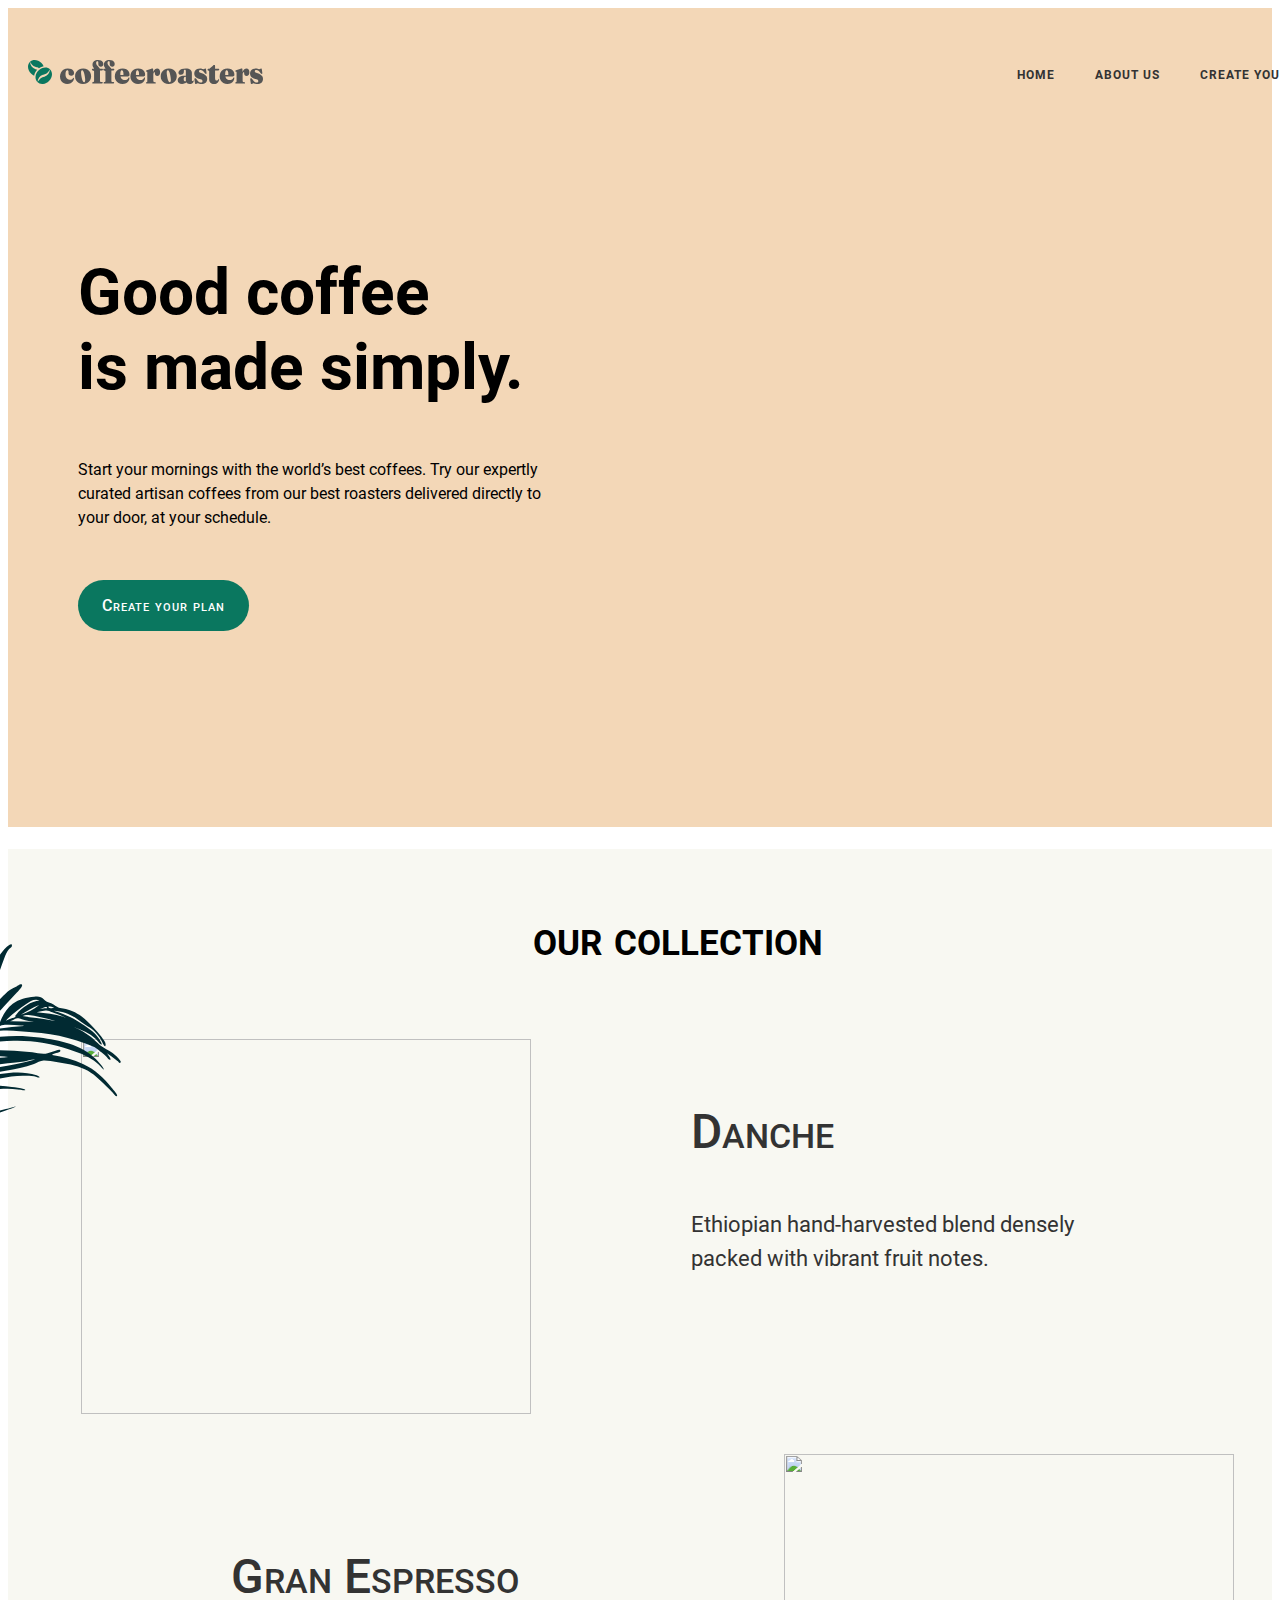
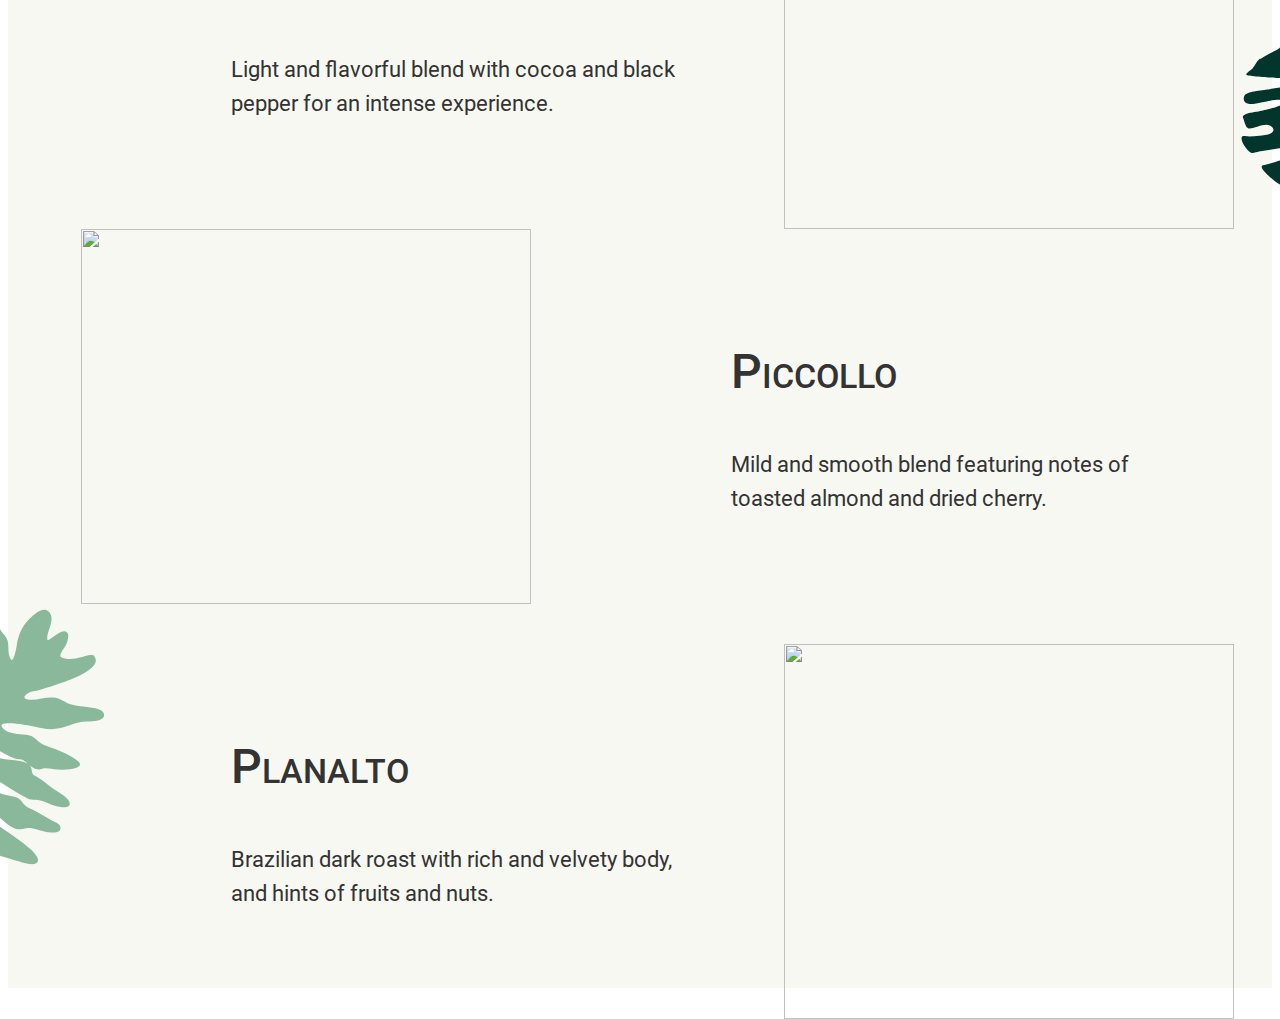
==== index.html @ 3b54859d "first commit" ====
<!DOCTYPE html>
<html lang="en">
<head>
    <meta charset="UTF-8">
    <meta http-equiv="X-UA-Compatible" content="IE=edge">
    <meta name="viewport" content="width=device-width, initial-scale=1.0">
    <title>Document</title>
    <link rel="stylesheet" href="./css/main.css">
</head>
<body>
    <header class="site-header">
        <div class="container">
            <div class="header-wrapper">
                <a class="logo" href="index.html">
                    <img src="./images/logo.svg" alt="">
                </a>
                <ul class="header-list">
                    <li class="header-list-l">
                        <a class="header-a" href="">HOME</a>
                    </li>
                    <li class="header-list-l">
                        <a class="header-a" href="">ABOUT US</a>
                    </li>
                    <li class="header-list-l">
                        <a class="header-a" href="">Create your plan</a>
                    </li>
                </ul>
            </div>
        </div>
    </header>
    <section class="hero-section">
        <div class="hero-s-image">
            <img class="dumalo" src="./images/bugu.svg" alt="" >
            <img class="hero-image" src="./images/capucino.svg"
            alt="">
        </div>
        <div class="container">
            <div class="hero-section-wrapper">
                <div class="hero-section-text">
                    <h2 class="section-main-text">Good coffee <br>
                        is made simply.</h2>
                        <p class="section-next-text">Start your mornings with the world’s best coffees. Try our expertly curated artisan coffees from our best roasters delivered directly to your door, at your schedule.</p>
                        <a class="section-a" href="">Create your plan</a>
                    </div>
                    
                </div>
            </div>
        </section>
        <section class="collection">
            <div class="container">
                <h2 class="collection-main-text">our collection</h2>
                <ul class="collection-list">
                    <li class="collection-list-start">
                        <img class="danche-img" src="./images/danche.svg" 
                        width="450"
                        height="375"
                        alt="">
                        <div class="in-danche">
                            <h3 class="in-danche-main-text">Danche</h3>
                            <p class="in-danche-next-text">Ethiopian hand-harvested blend densely packed with vibrant fruit notes.</p>
                        </div>
                    </li>
                    <li class="collection-list-start-2">
                        <div class="in-danche-gran">
                            <h3 class="in-danche-main-text">Gran Espresso</h3>
                            <p class="in-danche-next-text">Light and flavorful blend with cocoa and black pepper for an intense experience.</p>
                        </div>
                        <img class="gran-img" src="./images/gran.svg" 
                        width="450"
                        height="375"
                        alt="">
                    </li>
                    <li class="collection-list-start-3">
                        <img class="danche-img" src="./images/piccollo.svg" 
                        width="450"
                        height="375"
                        alt="">
                        <div class="in-danche-picolo">
                            <h3 class="in-danche-main-text">Piccollo</h3>
                            <p class="in-danche-next-text">Mild and smooth blend featuring notes of toasted almond and dried cherry.</p>
                        </div>
                    </li>
                    <li class="collection-list-start-4">
                        <div class="in-danche-planalto">
                            <h3 class="in-danche-main-text">Planalto</h3>
                            <p class="in-danche-next-text">Brazilian dark roast with rich and velvety body, and hints of fruits and nuts.</p>
                        </div>
                        <img class="gran-img" src="./images/planalto.svg" 
                        width="450"
                        height="375"
                        alt="">
                    </li>
                </ul>
            </div>
        </section>
        
    </body>
    </html>
---- css/main.css ----
:root{
  
}

@font-face {
  font-family: 'Roboto';
  font-style: normal;
  font-weight: 400;
  src: url('../fonts/roboto-v30-latin-regular.eot');
  src: url('../fonts/roboto-v30-latin-regular.eot?#iefix') format('embedded-opentype'), 
  url('../fonts/roboto-v30-latin-regular.woff2') format('woff2'), 
  url('../fonts/roboto-v30-latin-regular.woff') format('woff'), 
  
}
@font-face {
  font-family: 'Roboto';
  font-style: normal;
  font-weight: 500;
  src: url('../fonts/roboto-v30-latin-500.eot'); 
  src: url('../fonts/roboto-v30-latin-500.eot?#iefix') format('embedded-opentype'), 
  url('../fonts/roboto-v30-latin-500.woff2') format('woff2'), 
  url('../fonts/roboto-v30-latin-500.woff') format('woff'), 
  
}

@font-face {
  font-family: 'Roboto';
  font-style: normal;
  font-weight: 700;
  src: url('../fonts/roboto-v30-latin-700.eot'); 
  src: url('../fonts/roboto-v30-latin-700.eot?#iefix') format('embedded-opentype'), 
  url('../fonts/roboto-v30-latin-700.woff2') format('woff2'),
  url('../fonts/roboto-v30-latin-700.woff') format('woff'), 
}
*{
  box-sizing: border-box;
}
body{
  font-family: "Roboto" , "Arial" , sans-serif;
}
.container{
  width: 1340px;
  margin-right: auto;
  margin-left: auto;
  padding-right: 20px;
  padding-left: 20px;
  
}
.site-header{
  padding-top: 40px;
  background-image: url("../images/bi1.svg");
  background-repeat: no-repeat;
  background-position: center;
  
}
.header-wrapper{
  display: flex;
  justify-content: space-between;
  align-items: center;
}
.logo{
  
  
}
.header-list{
  display: flex;
  
}

.header-list-l{
  list-style: none;
}
.header-list-l:not(:last-child){
  padding-right: 40px;
}
.header-a{
  text-decoration: none;
  font-style: normal;
  font-weight: 700;
  font-size: 12px;
  line-height: 14px;
  /* identical to box height */
  
  letter-spacing: 1px;
  text-transform: uppercase;
  
  color: #333333;
}
.hero-section{
  display: flex;
  flex-direction: row-reverse;
  background-image: url("../images/bi1.svg");
  background-repeat: no-repeat;
  background-position:  center ;
}
.hero-section-wrapper{
  display: flex;

  
}
.hero-section-text{
  margin-left: 50px;
 
  justify-content: start;
  
  
}
.section-main-text{
  margin-top: 156px;
  width: 475px;
  font-weight: 700;
  font-size: 64px;
  line-height: 75px;
  
  color: #000000;
  
}
.section-next-text{
  padding-bottom: 34px;
  width: 464px;
  font-weight: 400;
  font-size: 16px;
  line-height: 24px;
  
  color: #000000;
  
  mix-blend-mode: normal;
  
}
.section-a{
  display: inline-block;
  margin-bottom: 196px;
  
  /* width: 145px; */
  font-weight: 500;
  font-size: 16px;
  line-height: 19px;
  text-decoration: none;
  padding: 16px 24px;
  
  text-align: center;
  letter-spacing: 1px;
  font-variant: small-caps;
  
  color: #FFFFFF;
  mix-blend-mode: normal;
  
  background: #0A775F;
  border-radius: 100px;
  
}
/* .hero-s-image::before{

  position: absolute;
  z-index: 1;
  background-position-x:calc( 50% - -31px);
  background-position-y: calc( 50% - 100px) ;
  top: 60px;
  left: 960px;
  display: inline-block;
  content: "";
  background-image: url("../images/bugu.svg");
  background-repeat: no-repeat;
  background-size: 160px;
  width: 250px;
  height: 200px;
  
  
} */
.dumalo{
  position: absolute;
  z-index: 1;
  top: 66px;
  left: 1310px;
  display: inline-block;
  width: 160px;
  height: 160px;

}
.hero-image{
  position: absolute;
  width: 710px;
  height: 696px;
  top: 130px;
  left: 1385px;
  
  
}

.collection{
  margin-top: 20px;
  padding-top: 20px;
  background-image: url("../images/bi2.svg");
  background-repeat: no-repeat;
  background-position:  center ;
  
}
.collection-main-text{
  font-weight: 700;
  font-size: 50px;
  line-height: 59px;
  text-align: center;
  font-variant: small-caps;
  
  color: #000000;
}
.collection-list{

}
.collection-list-start{
  margin-right: 11px;
  position: relative;
  left: 163px;
  top: 30px;
  display: flex;
  align-items: center;
  

  list-style: none;
}

.collection-list-start::before{
  position: absolute;
  z-index: 1;
  top: calc(50% - 300px);
  left: calc(50% - 895px);
  display: inline-block;
  content: "";
  background-image: url("../images/barg1.svg");
  background-repeat: no-repeat;
  background-size: 160px;
  width: 200px;
  height: 200px;

}
.danche-img{
  width: 450px;
height: 375px;
margin-left: -150px;
}
.in-danche{
  margin-top: -100px;
  margin-left: 160px;

}
.in-danche-main-text{

  font-weight: 500;
  font-size: 48px;
  line-height: 56px;
  font-variant: small-caps;
  
  color: #333333;
}
.in-danche-next-text{
  width: 453px;
  font-weight: 400;
font-size: 22px;
line-height: 34px;
/* or 155% */


color: #333333;

}
.collection-list-start-2{
  margin-right: 11px;
  position: relative;
  left: 163px;
  top: 30px;
  display: flex;
  align-items: center;
  

  list-style: none;
}
.collection-list-start-2::after{
  position: absolute;
  z-index: 1;
  
  top: calc(50% - 16px);
  left: calc(50% - -385px);

  display: inline-block;
  content: "";
  background-image: url("../images/barg2.svg");
  background-repeat: no-repeat;
  background-size: 160px;
  width: 200px;
  height: 200px;

}
.gran-img{
  margin-top: 40px;
  margin-left: 100px;
}

.collection-list-start-3{
  margin-right: 11px;
  position: relative;
  left: 163px;
  top: 30px;
  display: flex;
  align-items: center;
  

  list-style: none;
}
.collection-list-start-3:after{
  position: absolute;
 
  
  top: calc(50% - 352px);
  left: calc(50% - -432px);

  display: inline-block;
  content: "";
  background-image: url("../images/Vector.svg");
  background-repeat: no-repeat;
  width: 200px;
  height: 200px;

}
.in-danche-picolo{
  margin-left: 200px;
}
.collection-list-start-4{
  margin-right: 11px;
  position: relative;
  left: 163px;
  top: 30px;
  display: flex;
  align-items: center;
  

  list-style: none;
}

.collection-list-start-4::before{
  position: absolute;
  z-index: 1;
  top: calc(50% - 203px);
  left: calc(50% - 895px);
  display: inline-block;
  content: "";
  background-image: url("../images/barg.svg");
  background-repeat: no-repeat;
  background-size: 100%;
  width: 144px;
  height: 300px;

}
.in-danche-planalto{

}
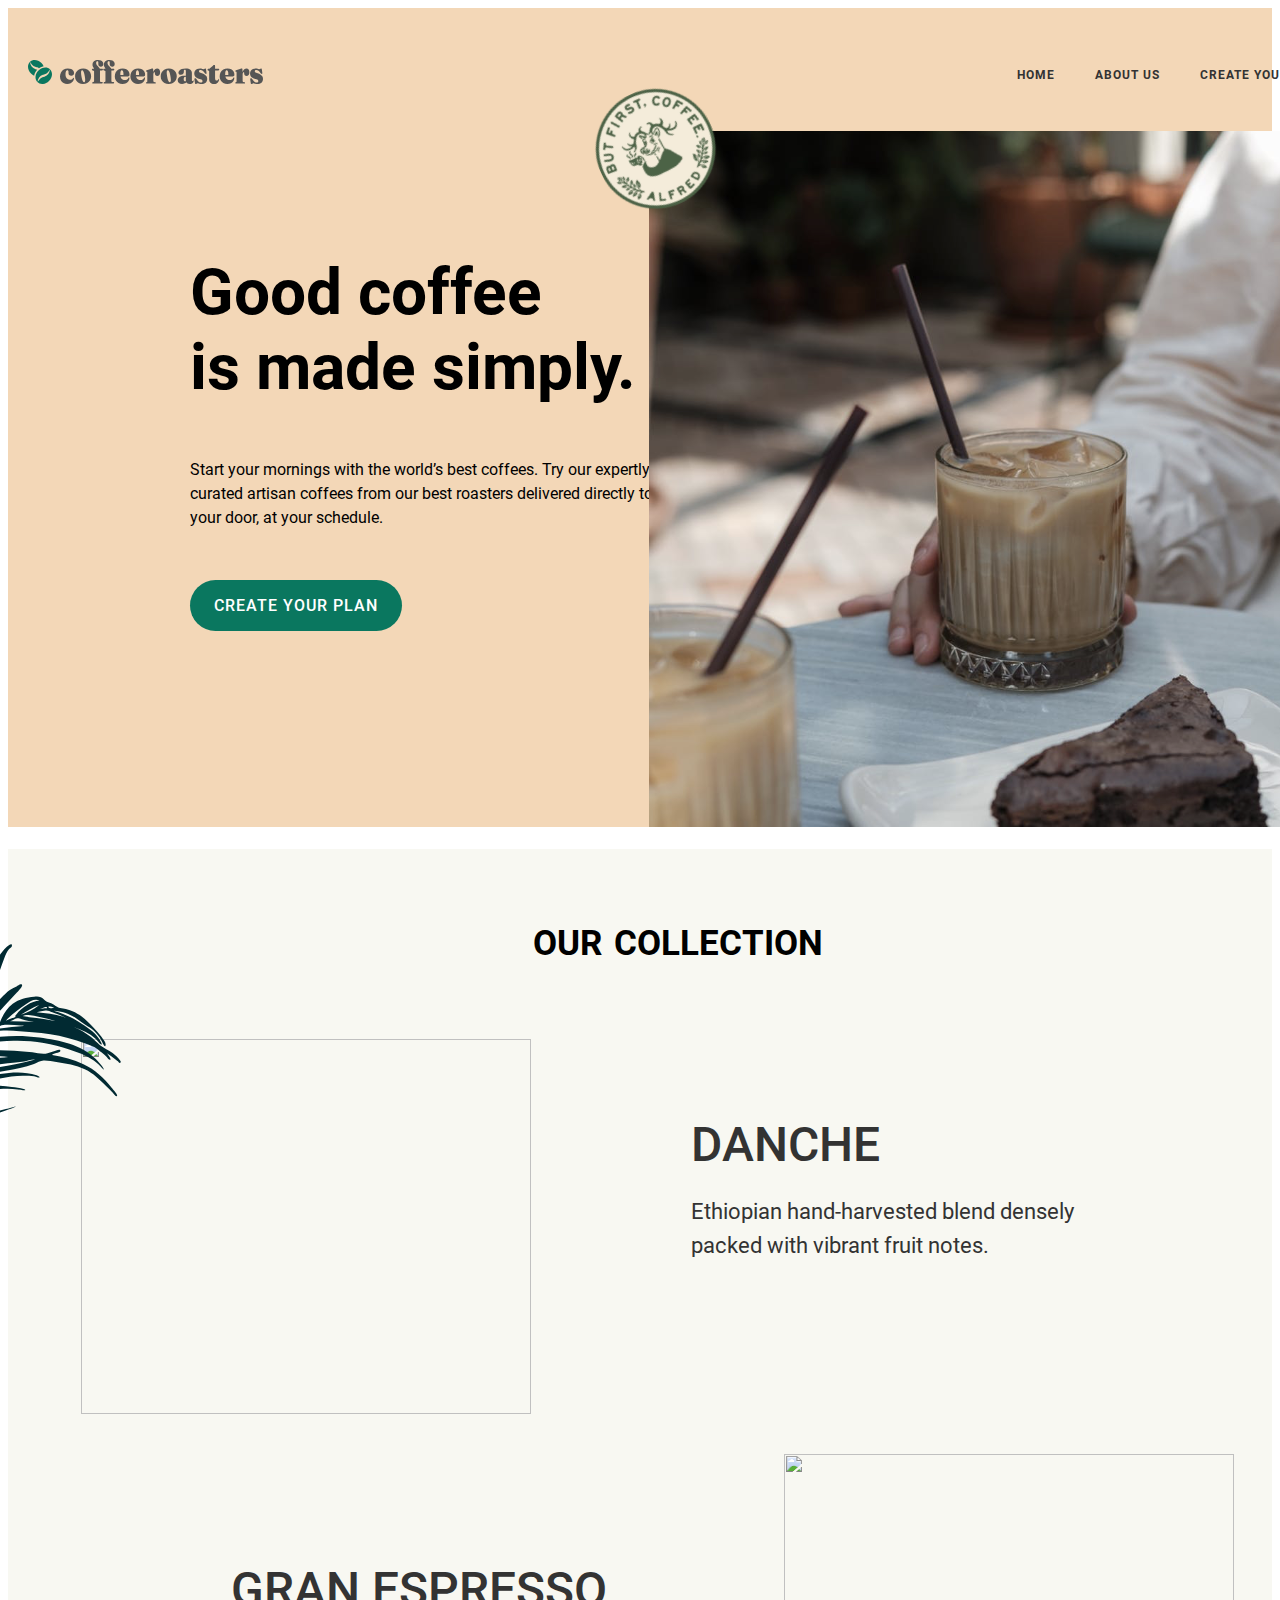
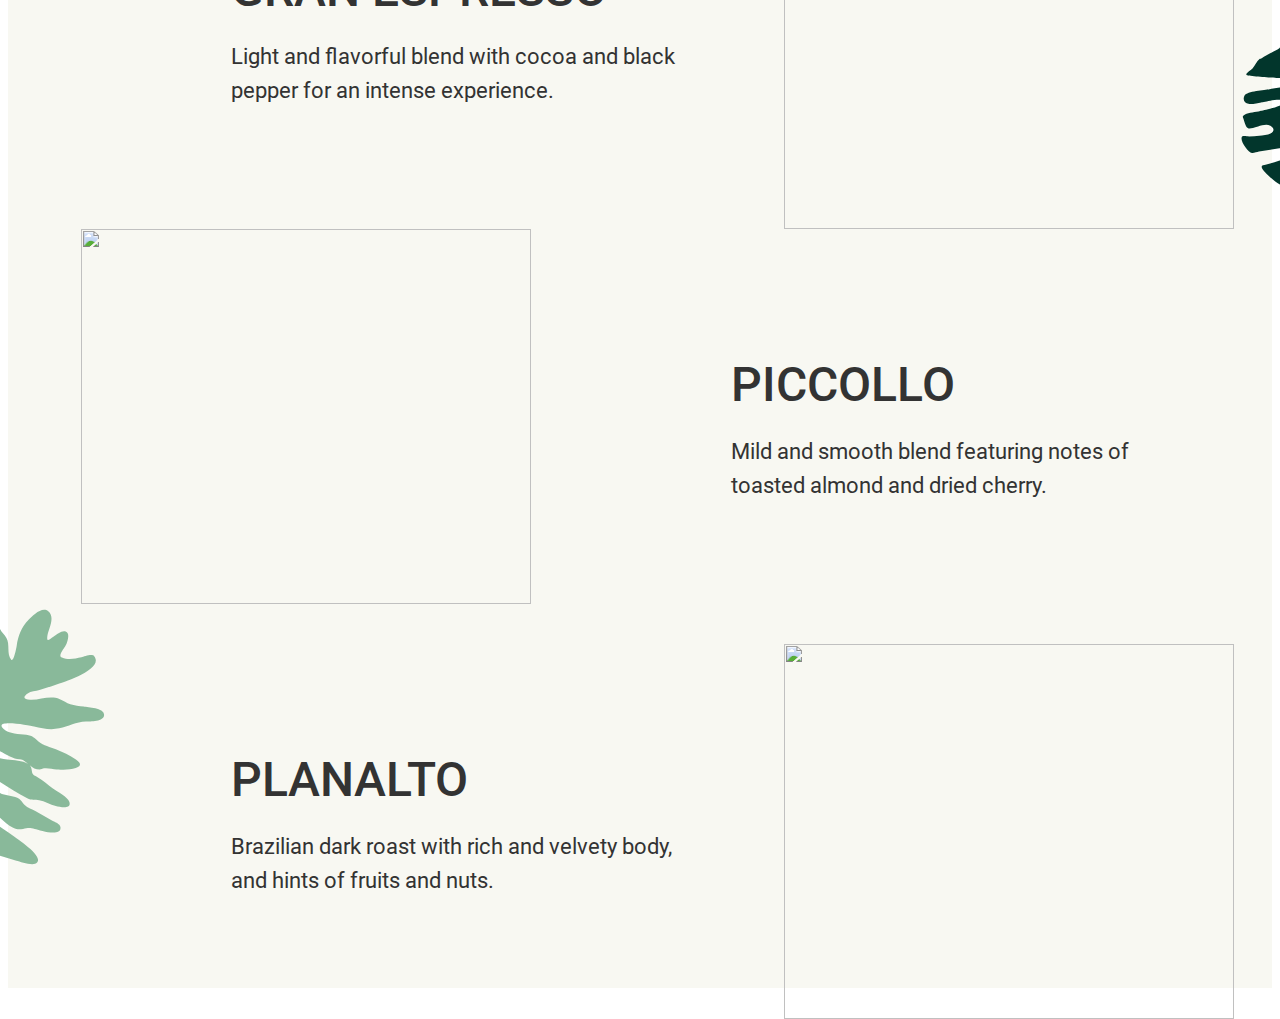
==== commit d6112765: "New commit" ====
--- a/index.html
+++ b/index.html
@@ -29,11 +29,7 @@
         </div>
     </header>
     <section class="hero-section">
-        <div class="hero-s-image">
-            <img class="dumalo" src="./images/bugu.svg" alt="" >
-            <img class="hero-image" src="./images/capucino.svg"
-            alt="">
-        </div>
+   
         <div class="container">
             <div class="hero-section-wrapper">
                 <div class="hero-section-text">
@@ -44,6 +40,11 @@
                     </div>
                     
                 </div>
+            </div>
+            <div class="hero-s-image">
+                <img class="dumalo" src="./images/bugu.svg" alt="" >
+                <img class="hero-image" src="./images/capucino.svg"
+                alt="">
             </div>
         </section>
         <section class="collection">
--- a/css/main.css
+++ b/css/main.css
@@ -94,14 +94,13 @@
   background-position:  center ;
 }
 .hero-section-wrapper{
-  display: flex;
-
+  
+ 
   
 }
 .hero-section-text{
-  margin-left: 50px;
+ margin-left: -270px;
  
-  justify-content: start;
   
   
 }
@@ -140,13 +139,22 @@
   
   text-align: center;
   letter-spacing: 1px;
-  font-variant: small-caps;
+ text-transform: uppercase;
   
   color: #FFFFFF;
   mix-blend-mode: normal;
   
   background: #0A775F;
   border-radius: 100px;
+  
+}
+.hero-s-image{
+  position: relative;
+  width: 710px;
+  height: 696px;
+  top: calc(50% - 16px);
+  left: calc(50% - 1374px);
+  
   
 }
 /* .hero-s-image::before{
@@ -170,7 +178,7 @@
 .dumalo{
   position: absolute;
   z-index: 1;
-  top: 66px;
+  top: -30px;
   left: 1310px;
   display: inline-block;
   width: 160px;
@@ -181,8 +189,8 @@
   position: absolute;
   width: 710px;
   height: 696px;
-  top: 130px;
-  left: 1385px;
+  top: 32px;
+  left: 1383px;
   
   
 }
@@ -244,11 +252,12 @@
 
 }
 .in-danche-main-text{
+  margin-bottom: 0;
 
   font-weight: 500;
   font-size: 48px;
   line-height: 56px;
-  font-variant: small-caps;
+ text-transform: uppercase;
   
   color: #333333;
 }
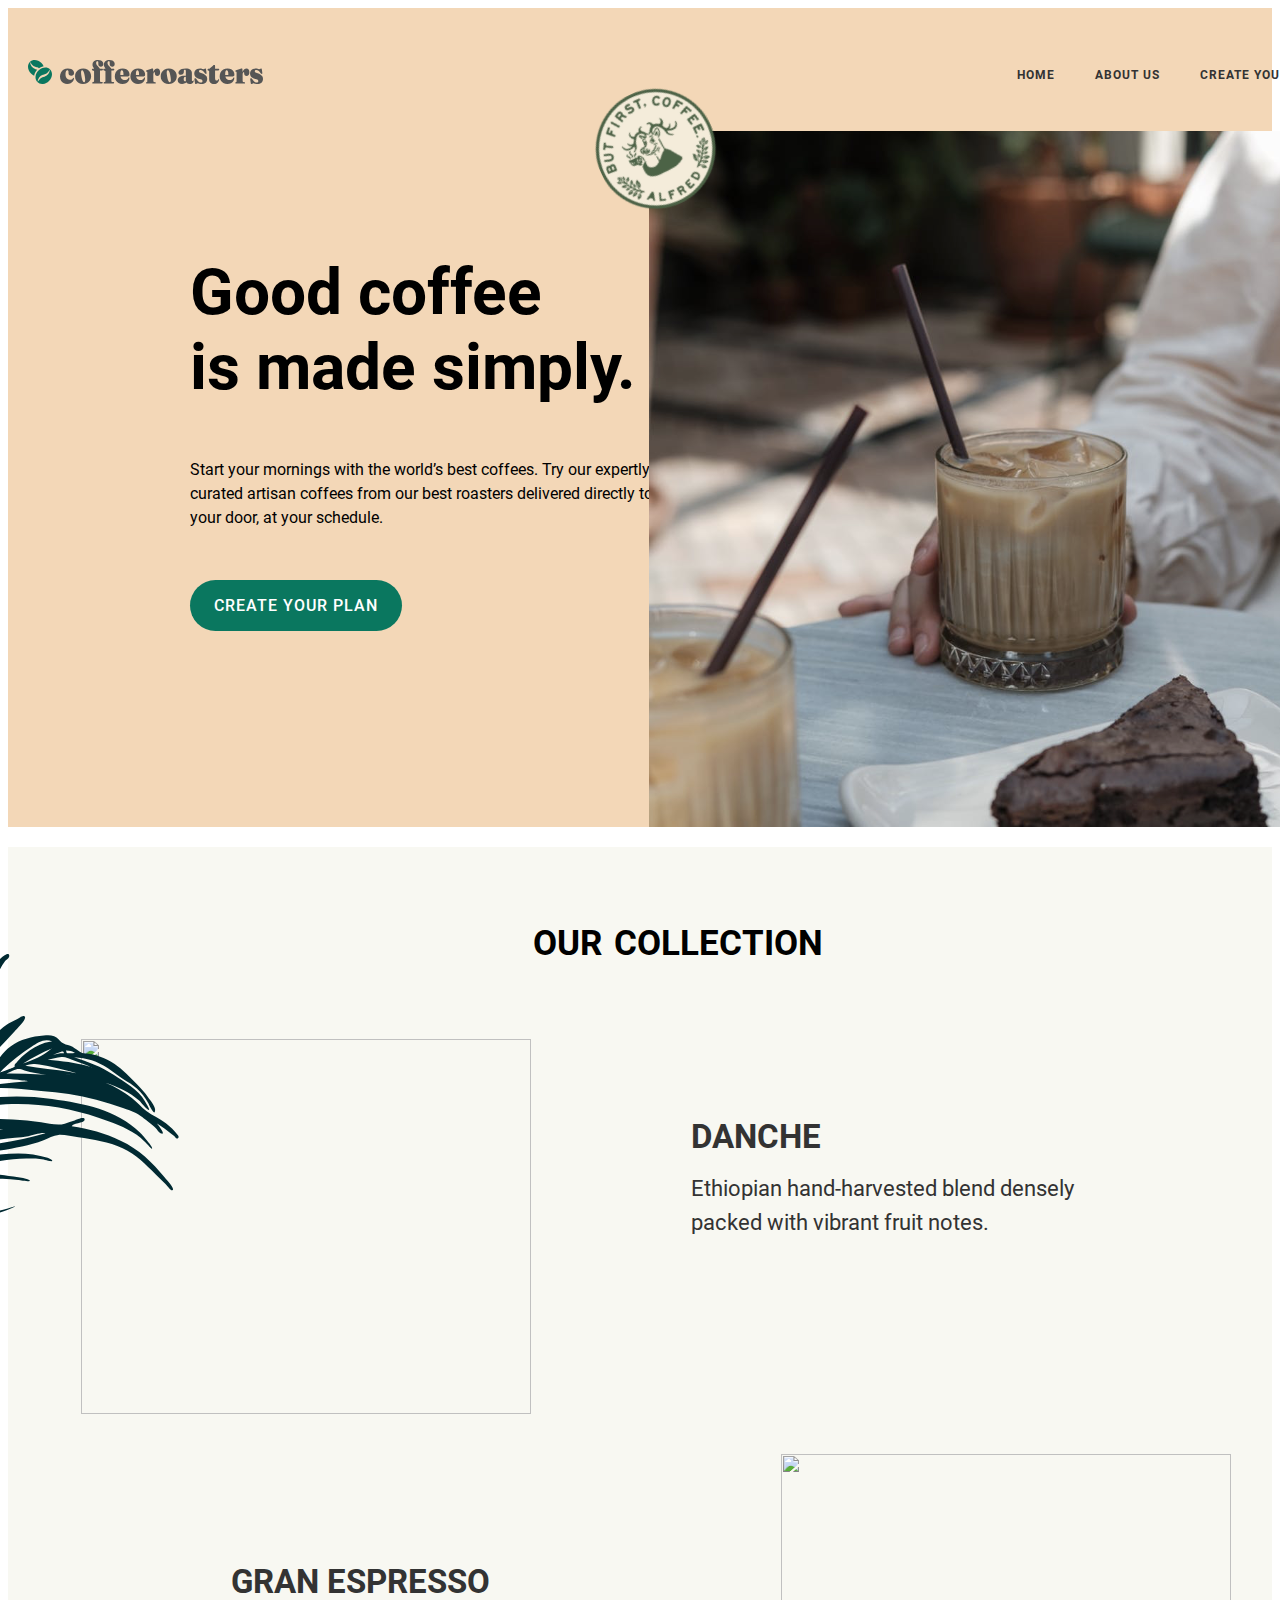
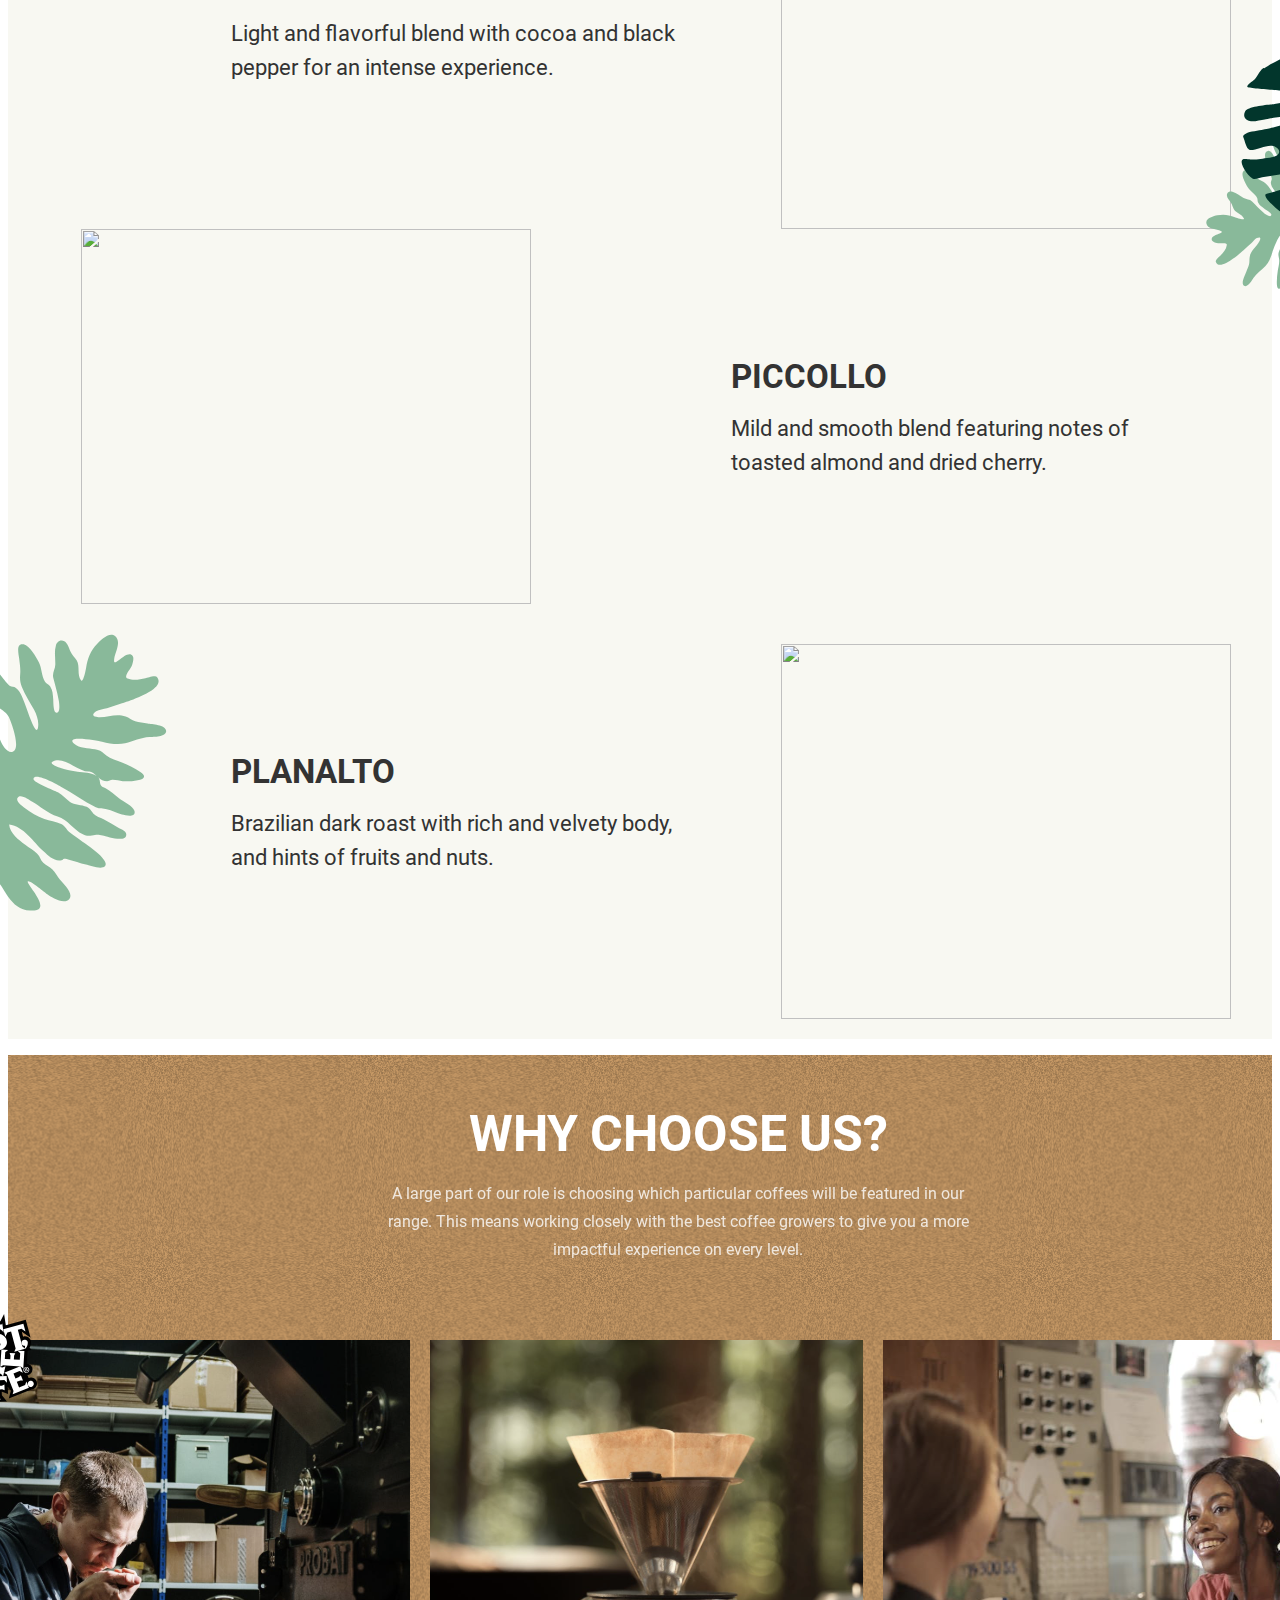
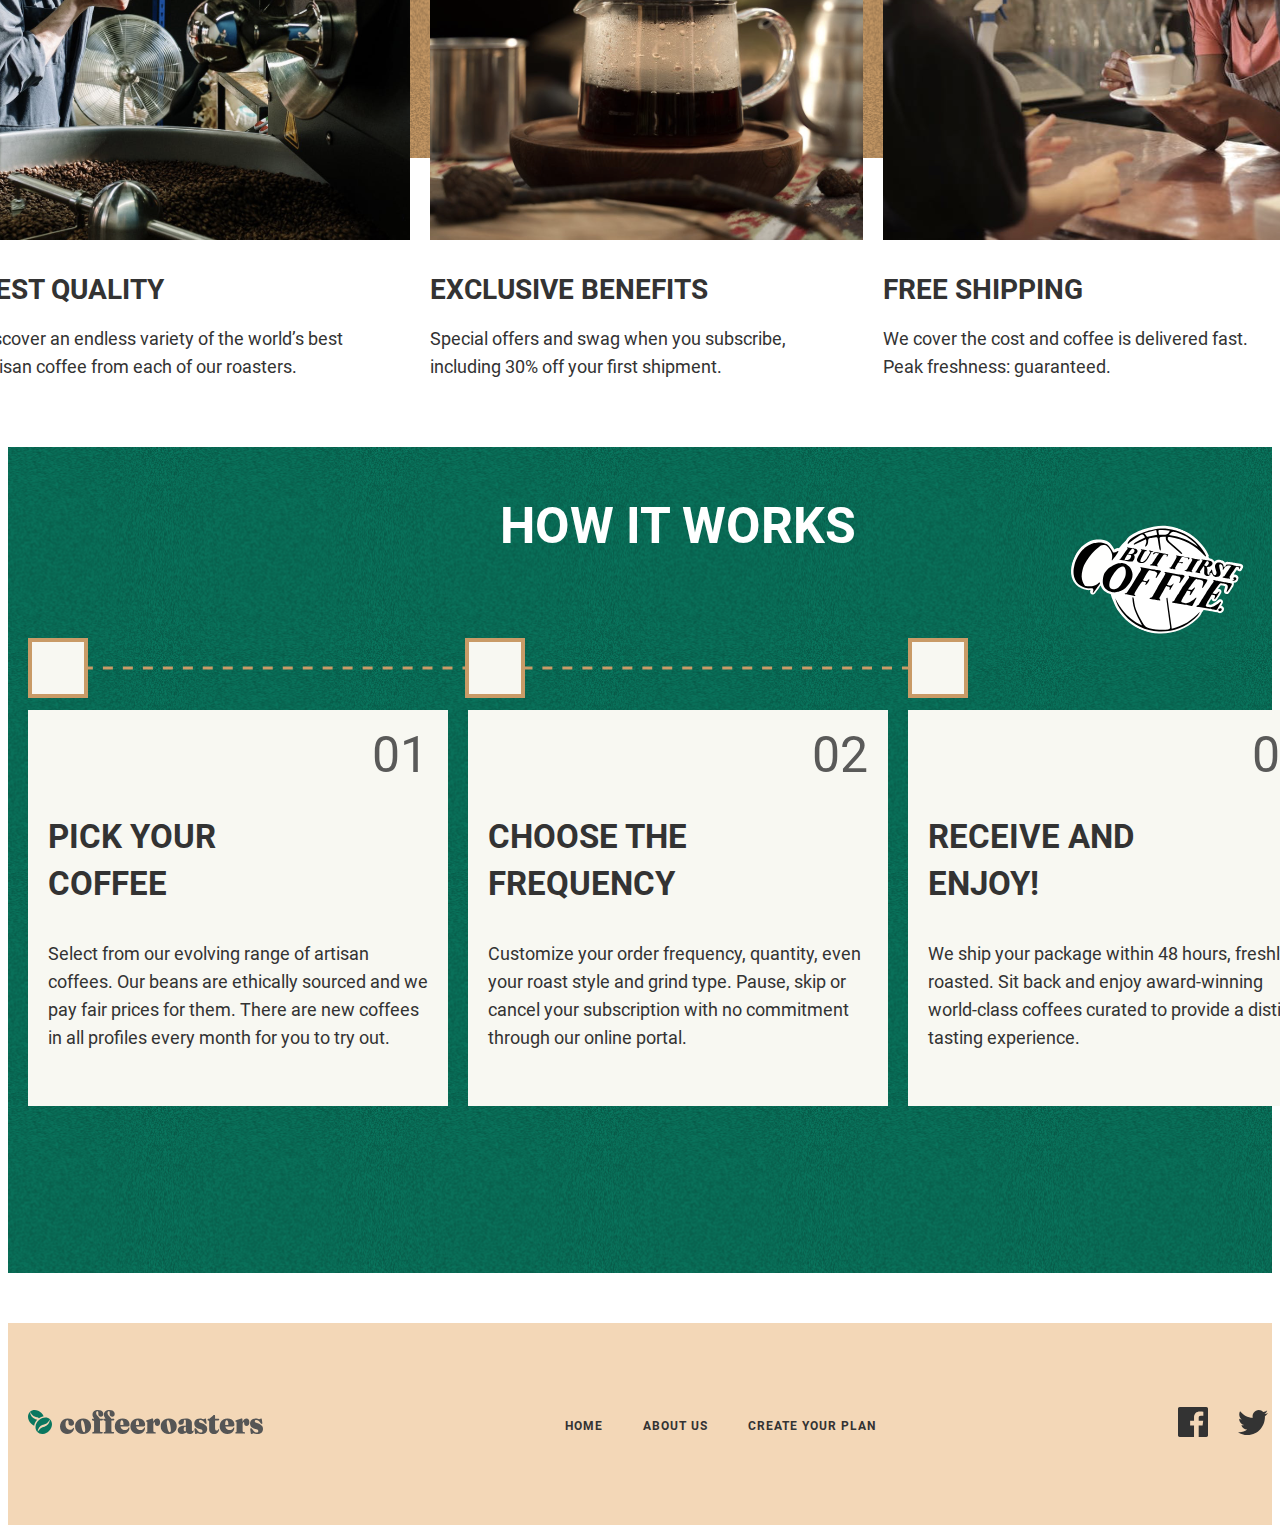
==== commit fd86b7a9: "New commit" ====
--- a/index.html
+++ b/index.html
@@ -8,6 +8,7 @@
     <link rel="stylesheet" href="./css/main.css">
 </head>
 <body>
+    <!-- start site header -->
     <header class="site-header">
         <div class="container">
             <div class="header-wrapper">
@@ -28,8 +29,10 @@
             </div>
         </div>
     </header>
+    <!-- end of site header -->
+    <!-- start hero section -->
     <section class="hero-section">
-   
+        
         <div class="container">
             <div class="hero-section-wrapper">
                 <div class="hero-section-text">
@@ -47,6 +50,8 @@
                 alt="">
             </div>
         </section>
+        <!-- end of hero section -->
+        <!-- start collection section -->
         <section class="collection">
             <div class="container">
                 <h2 class="collection-main-text">our collection</h2>
@@ -94,6 +99,101 @@
                 </ul>
             </div>
         </section>
-        
-    </body>
-    </html>+        <!-- end of collection section -->
+        <!-- start choose section -->
+        <section class="choose">
+            <div class="container">
+                <h2 class="choose-main-text">Why choose us?</h2>
+                <p class="choose-next-text">A large part of our role is choosing which particular coffees will be featured 
+                    in our range. This means working closely with the best coffee growers to give 
+                    you a more impactful experience on every level.</p>
+                    <ul class="choose-wrapper">
+                        <li class="choose-list">
+                            <img src="./images/coffebratan.svg" alt="">
+                            <h3 class="choose-list-text">Best quality</h3>
+                            <p class="choose-list-next-text">Discover an endless variety of the world’s best artisan coffee from each of our roasters.</p>
+                        </li>
+                        <li class="choose-list">
+                            <img src="./images/mikser.svg" alt="">
+                            <h3 class="choose-list-text">Exclusive benefits</h3>
+                            <p class="choose-list-next-text">Special offers and swag when you subscribe, including 30% off your first shipment.</p>
+                        </li>
+                        <li class="choose-list">
+                            <img src="./images/negropa.svg" alt="">
+                            <h3 class="choose-list-text">Free shipping</h3>
+                            <p class="choose-list-next-text">We cover the cost and coffee is delivered fast. Peak freshness: guaranteed.</p>
+                        </li>
+                    </ul>
+                </div>
+            </section>
+            <!-- end of choose section -->
+            <!-- start last section -->
+            <section class="work">
+                <div class="container">
+                    <h2 class="choose-main-text">How it works</h2>
+                    <img class="line" src="./images/line.png" alt="">
+                    <div class="kvadrat">
+                        <span class="kvadrat-s"></span>
+                        <span class="kvadrat-s"></span>
+                        <span class="kvadrat-s"></span>
+                    </div>
+                    <ul class="work-boxes">
+                        <li class="work-list">
+                            <p class="work-num">01</p>
+                            <h3 class="work-text">Pick your coffee</h3>
+                            <p class="work-next-text">Select from our evolving range of artisan coffees. Our beans are ethically sourced and we pay fair prices for them. There are new coffees in all profiles every month for you to try out.</p>
+                        </li>
+                        <li class="work-list">
+                            <p class="work-num">02</p>
+                            <h3 class="work-text">Choose the frequency</h3>
+                            <p class="work-next-text">Customize your order frequency, quantity, even your roast style and grind type. Pause, skip or cancel your subscription with no commitment through our online portal.</p>
+                        </li>
+                        <li class="work-list">
+                            <p class="work-num">03</p>
+                            <h3 class="work-text">Receive and enjoy!</h3>
+                            <p class="work-next-text">We ship your package within 48 hours, freshly roasted. Sit back and enjoy award-winning world-class coffees curated to provide a distinct tasting experience.</p>
+                        </li>
+                    </ul>
+                </div>
+            </section>
+            <!-- end of last section -->
+            <!-- start footer -->
+            <footer class="site-footer">
+                <div class="container">
+                    <div class="footer-wrapper">
+                        <a class="logo" href="index.html">
+                            <img src="./images/logo.svg" alt="">
+                        </a>
+                        <ul class="header-list">
+                            <li class="header-list-l">
+                                <a class="header-a" href="">HOME</a>
+                            </li>
+                            <li class="header-list-l">
+                                <a class="header-a" href="">ABOUT US</a>
+                            </li>
+                            <li class="header-list-l">
+                                <a class="header-a" href="">Create your plan</a>
+                            </li>
+                        </ul>
+                        <ul class="connection">
+                            <li class="conn-list">
+                                <a class="conn-icon" href="">
+                                    <img src="./images/facebook.svg" alt=""></a>
+                                </li>
+                                <li class="conn-list">
+                                    <a class="conn-icon" href="">
+                                        <img src="./images/twitter.svg" alt=""></a>
+                                    </li>
+                                    <li class="conn-list">
+                                        <a class="conn-icon" href="">
+                                            <img src="./images/insta.svg" alt=""></a>
+                                        </li>
+                                    </ul>
+                                </div>
+                            </div>
+                            
+                        </footer>
+                        <!-- end of footer -->
+                        
+                    </body>
+                    </html>--- a/css/main.css
+++ b/css/main.css
@@ -1,4 +1,5 @@
 :root{
+  --white:#fff;
   
 }
 
@@ -49,7 +50,7 @@
 .site-header{
   padding-top: 40px;
   background-image: url("../images/bi1.svg");
-  background-repeat: no-repeat;
+  /* background-repeat: no-repeat; */
   background-position: center;
   
 }
@@ -58,10 +59,7 @@
   justify-content: space-between;
   align-items: center;
 }
-.logo{
-  
-  
-}
+
 .header-list{
   display: flex;
   
@@ -90,17 +88,13 @@
   display: flex;
   flex-direction: row-reverse;
   background-image: url("../images/bi1.svg");
-  background-repeat: no-repeat;
+  /* background-repeat: no-repeat; */
   background-position:  center ;
 }
-.hero-section-wrapper{
-  
- 
-  
-}
+
 .hero-section-text{
- margin-left: -270px;
- 
+  margin-left: -270px;
+  
   
   
 }
@@ -139,7 +133,7 @@
   
   text-align: center;
   letter-spacing: 1px;
- text-transform: uppercase;
+  text-transform: uppercase;
   
   color: #FFFFFF;
   mix-blend-mode: normal;
@@ -158,7 +152,6 @@
   
 }
 /* .hero-s-image::before{
-
   position: absolute;
   z-index: 1;
   background-position-x:calc( 50% - -31px);
@@ -183,7 +176,7 @@
   display: inline-block;
   width: 160px;
   height: 160px;
-
+  
 }
 .hero-image{
   position: absolute;
@@ -196,14 +189,15 @@
 }
 
 .collection{
-  margin-top: 20px;
+  margin-top: 20px; 
   padding-top: 20px;
   background-image: url("../images/bi2.svg");
-  background-repeat: no-repeat;
+  /* background-repeat: no-repeat; */
   background-position:  center ;
   
 }
 .collection-main-text{
+  
   font-weight: 700;
   font-size: 50px;
   line-height: 59px;
@@ -212,9 +206,7 @@
   
   color: #000000;
 }
-.collection-list{
-
-}
+
 .collection-list-start{
   margin-right: 11px;
   position: relative;
@@ -223,7 +215,7 @@
   display: flex;
   align-items: center;
   
-
+  
   list-style: none;
 }
 
@@ -231,46 +223,43 @@
   position: absolute;
   z-index: 1;
   top: calc(50% - 300px);
-  left: calc(50% - 895px);
-  display: inline-block;
-  content: "";
-  background-image: url("../images/barg1.svg");
-  background-repeat: no-repeat;
-  background-size: 160px;
-  width: 200px;
-  height: 200px;
-
+  left: calc(50% - 1077px);
+  display: inline-block;
+  content: "";
+  background-image: url("../images/barg-d.svg");
+  background-repeat: no-repeat;
+  background-size: 100%;
+  width: 400px;
+  height: 400px;
+  
 }
 .danche-img{
   width: 450px;
-height: 375px;
-margin-left: -150px;
+  height: 375px;
+  margin-left: -150px;
 }
 .in-danche{
   margin-top: -100px;
   margin-left: 160px;
-
+  
 }
 .in-danche-main-text{
   margin-bottom: 0;
-
-  font-weight: 500;
-  font-size: 48px;
-  line-height: 56px;
- text-transform: uppercase;
+  
+  font-weight: 700;
+  font-size: 33px;
+  line-height: 26px;
+  text-transform: uppercase;
   
   color: #333333;
 }
 .in-danche-next-text{
-  width: 453px;
-  font-weight: 400;
-font-size: 22px;
-line-height: 34px;
-/* or 155% */
-
-
-color: #333333;
-
+  width: 450px;
+  font-weight: 400;
+  font-size: 22px;
+  line-height: 34px;
+  color: #333333;
+  
 }
 .collection-list-start-2{
   margin-right: 11px;
@@ -280,7 +269,7 @@
   display: flex;
   align-items: center;
   
-
+  
   list-style: none;
 }
 .collection-list-start-2::after{
@@ -289,15 +278,15 @@
   
   top: calc(50% - 16px);
   left: calc(50% - -385px);
-
-  display: inline-block;
-  content: "";
-  background-image: url("../images/barg2.svg");
-  background-repeat: no-repeat;
-  background-size: 160px;
-  width: 200px;
-  height: 200px;
-
+  
+  display: inline-block;
+  content: "";
+  background-image: url("../images/barg-a.svg");
+  background-repeat: no-repeat;
+  background-size: 100%;
+  width: 400px;
+  height: 450px;
+  
 }
 .gran-img{
   margin-top: 40px;
@@ -312,28 +301,30 @@
   display: flex;
   align-items: center;
   
-
+  
   list-style: none;
 }
 .collection-list-start-3:after{
   position: absolute;
- 
-  
-  top: calc(50% - 352px);
-  left: calc(50% - -432px);
-
-  display: inline-block;
-  content: "";
-  background-image: url("../images/Vector.svg");
-  background-repeat: no-repeat;
-  width: 200px;
-  height: 200px;
-
+  
+  
+  top: calc(50% - 300px);
+  left: calc(50% - -350px);
+  
+  display: inline-block;
+  content: "";
+  background-image: url("../images/barg-b.svg");
+  background-repeat: no-repeat;
+  background-size: 100%;
+  width: 250px;
+  height: 215px;
+  
 }
 .in-danche-picolo{
   margin-left: 200px;
 }
 .collection-list-start-4{
+  padding-bottom: 50px;
   margin-right: 11px;
   position: relative;
   left: 163px;
@@ -341,7 +332,7 @@
   display: flex;
   align-items: center;
   
-
+  
   list-style: none;
 }
 
@@ -349,16 +340,228 @@
   position: absolute;
   z-index: 1;
   top: calc(50% - 203px);
-  left: calc(50% - 895px);
-  display: inline-block;
-  content: "";
-  background-image: url("../images/barg.svg");
+  left: calc(50% - 1005px);
+  display: inline-block;
+  content: "";
+  background-image: url("../images/barg-c.svg");
   background-repeat: no-repeat;
   background-size: 100%;
-  width: 144px;
-  height: 300px;
-
-}
-.in-danche-planalto{
-
-}+  width: 316px;
+  height: 290px;
+  
+}
+
+
+.choose{
+  
+  background-image: url("../images/bi3.svg");
+  
+  background-position:  center ;
+  height: 703px;
+  
+}
+.choose-main-text{
+  margin-top: 0;
+  margin-bottom: 0;
+  
+  padding-top: 50px;
+  font-weight: 700;
+  font-size: 50px;
+  line-height: 59px;
+  /* identical to box height */
+  
+  text-align: center;
+  text-transform: uppercase;
+  
+  color: #FFFFFF;
+  
+}
+.choose-next-text{
+  margin-right: auto;
+  margin-left: auto;
+  width: 581px;
+  font-weight: 400;
+  font-size: 16px;
+  line-height: 28px;
+  text-align: center;
+  
+  color: #FFFFFF;
+  
+  mix-blend-mode: normal;
+  opacity: 0.8;
+  
+}
+.choose-wrapper{
+  display: flex;
+  position: absolute;
+  left: calc(50% - 703px);
+  margin-top: 60px;
+}
+.choose-wrapper::before{
+  position: absolute;
+  z-index: 1;
+  top: calc(50% - 370px);
+  left: calc(50% - 700px);
+  display: inline-block;
+  content: "";
+  background-image: url("../images/harflar.svg");
+  background-repeat: no-repeat;
+  background-size: 100%;
+  width: 110px;
+  height: 120px;
+  
+}
+.choose-list:nth-child(2){
+  padding-right: 20px;
+  padding-left: 20px;
+}
+.choose-list{
+  list-style: none;
+  
+}
+.choose-list-text{
+  margin-bottom: 0;
+  font-weight: 700;
+  font-size: 28px;
+  line-height: 35px;
+  text-transform: uppercase;
+  
+  color: #333333;
+  
+}
+.choose-list-next-text{
+  width: 370px;
+  font-weight: 400;
+  font-size: 18px;
+  line-height: 28px;
+  
+  color: #333333;
+  
+}
+
+.work{
+  margin-top: 289px;
+  background-image: url("../images/bi4.svg");
+  
+  background-position:  center ;
+  height: 826px;
+  
+}
+.work::after{
+  position: relative;
+  z-index: 1;
+  top: calc(50% - 1039px);
+  left: calc(50% - -418px);
+  
+  display: inline-block;
+  content: "";
+  background-image: url("../images/butfirst.svg");
+  background-repeat: no-repeat;
+  background-size: 100%;
+  width: 190px;
+  height: 150px;
+
+}
+
+.line{
+  margin-top: 110px;
+  
+}
+.kvadrat{
+  display: flex;
+  position: relative;
+  
+}
+.kvadrat-s:nth-child(2){
+  
+  margin-left: 437px;
+}
+.kvadrat-s:nth-child(3){
+  margin-left: 880px;
+}
+.kvadrat-s{
+  width: 60px;
+  height: 60px;
+  background: #F8F8F2;
+  border: 4px solid #C99B67;
+  position: absolute;
+  top: calc(50% - 36px);
+}
+.work-boxes{
+  display: flex;
+  padding-top: 20px;
+  padding-left: 0;
+  
+}
+.work-list{
+  list-style: none;
+  width: 420px;
+  height: 396px;
+  
+  background: #F8F8F2;
+  
+}
+.work-list:nth-child(2){
+  margin-right: 20px;
+  margin-left: 20px;
+}
+.work-num{
+  text-align: end;
+  margin: 20px 20px;
+  font-weight: 400;
+  font-size: 50px;
+  line-height: 50px;
+  color: #333333;
+  
+  opacity: 0.8;
+  
+}
+.work-text{
+  margin-left: 20px;
+  width: 231px;
+  font-weight: 700;
+  font-size: 33px;
+  line-height: 47px;
+  text-transform: uppercase;
+  
+  color: #333333;
+  
+}
+.work-next-text{
+  margin-left: 20px;
+  width: 385px;
+  font-weight: 400;
+  font-size: 18px;
+  line-height: 28px;
+  color: #333333;
+  
+}
+.site-footer{
+  margin-top: 50px;
+  padding-top: 68px;
+  padding-bottom: 68px;
+  background-image: url("../images/bi1.svg");
+  
+  background-position: center;
+  
+}
+.footer-wrapper{
+  display: flex;
+  justify-content: space-between;
+  align-items: center;
+  
+}
+
+.connection{
+  display: flex;
+  align-items: center;
+  
+}
+.conn-list{
+  list-style: none;
+  
+}
+.conn-list:nth-child(2){
+  padding-right: 30px;
+  padding-left: 30px;
+}
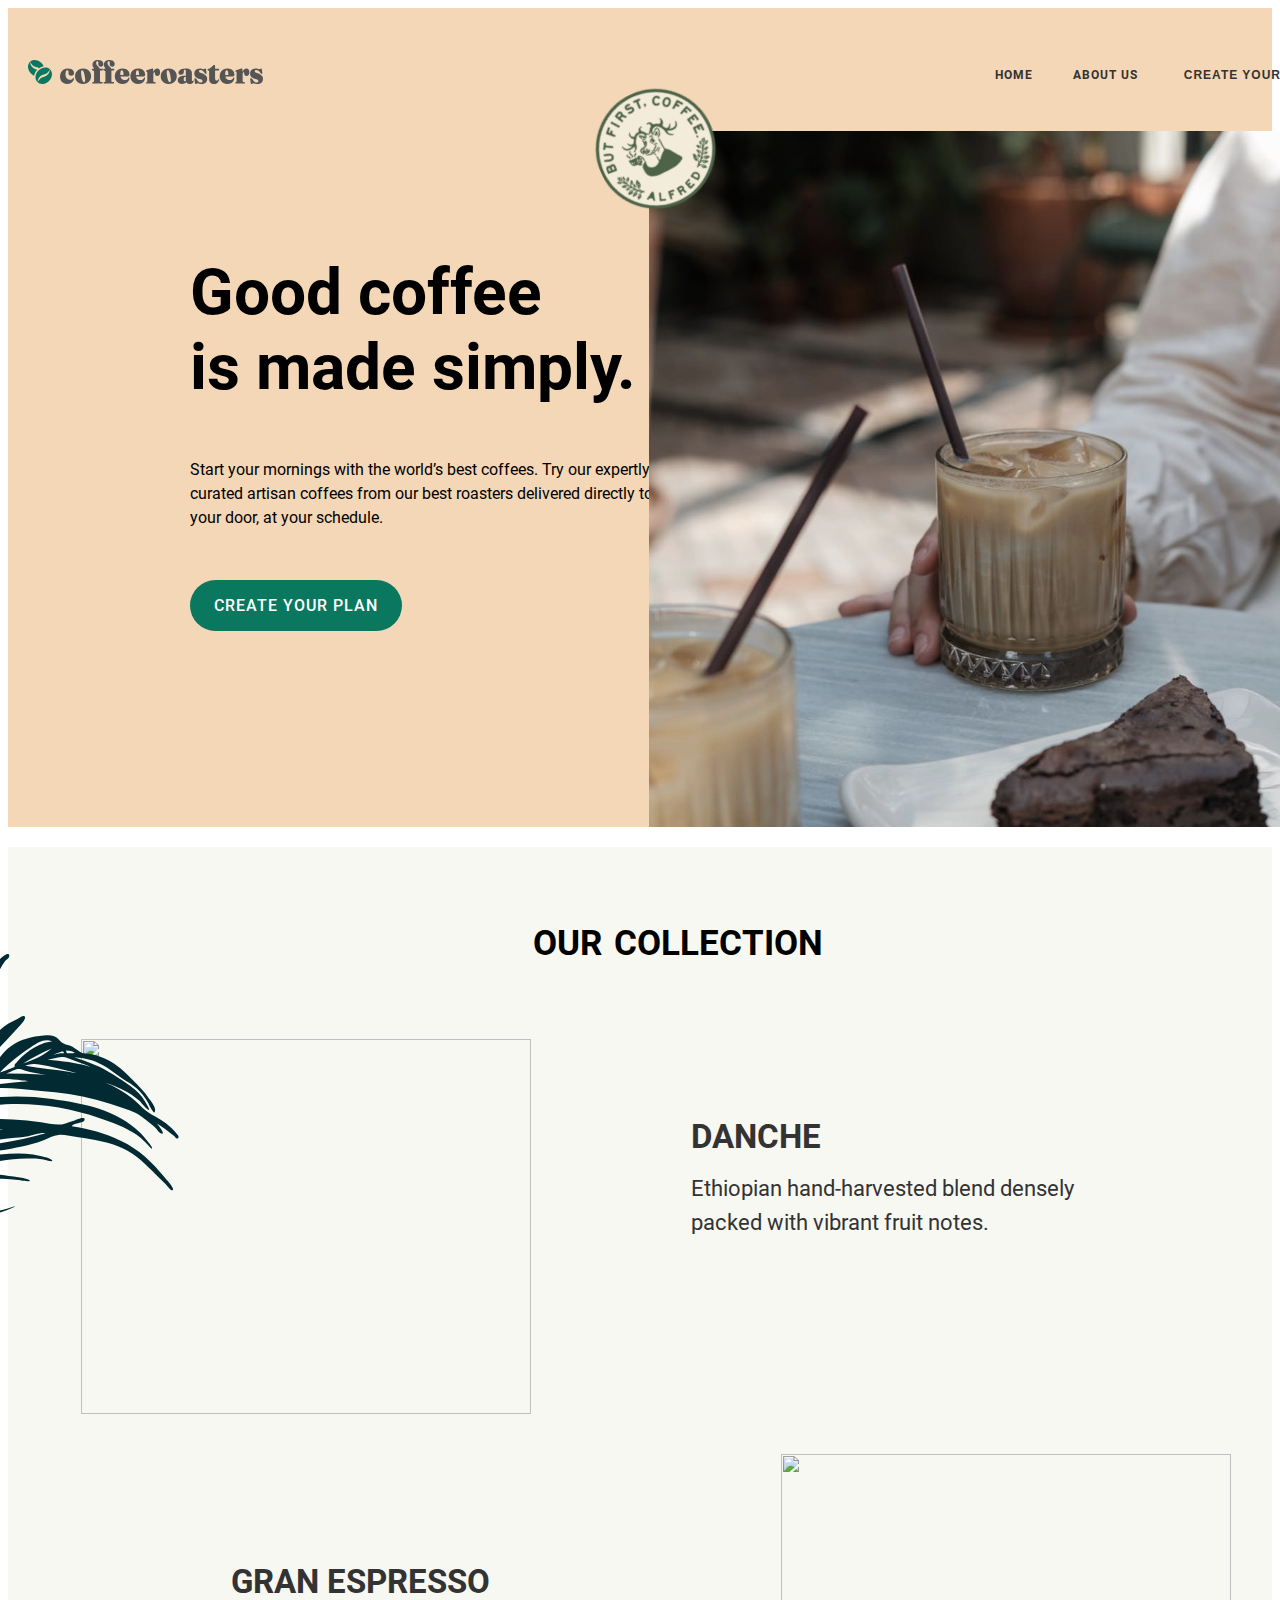
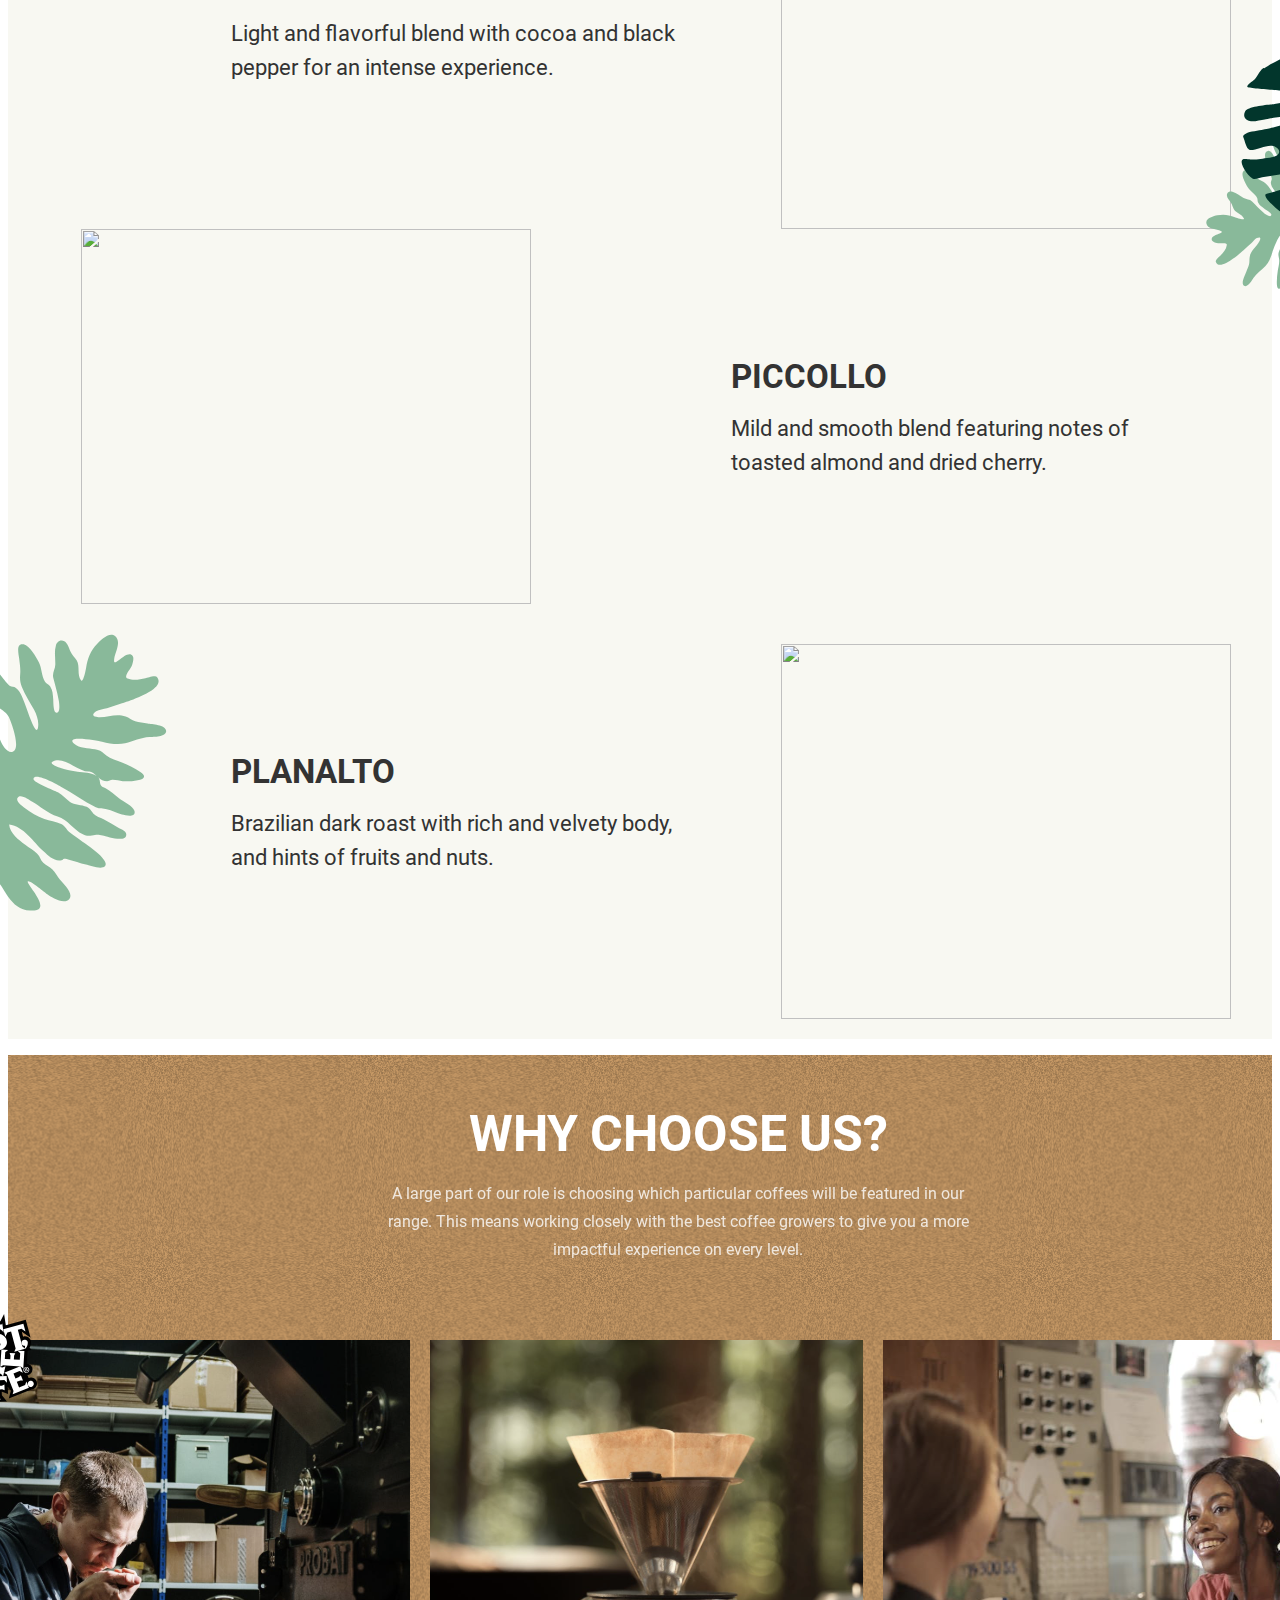
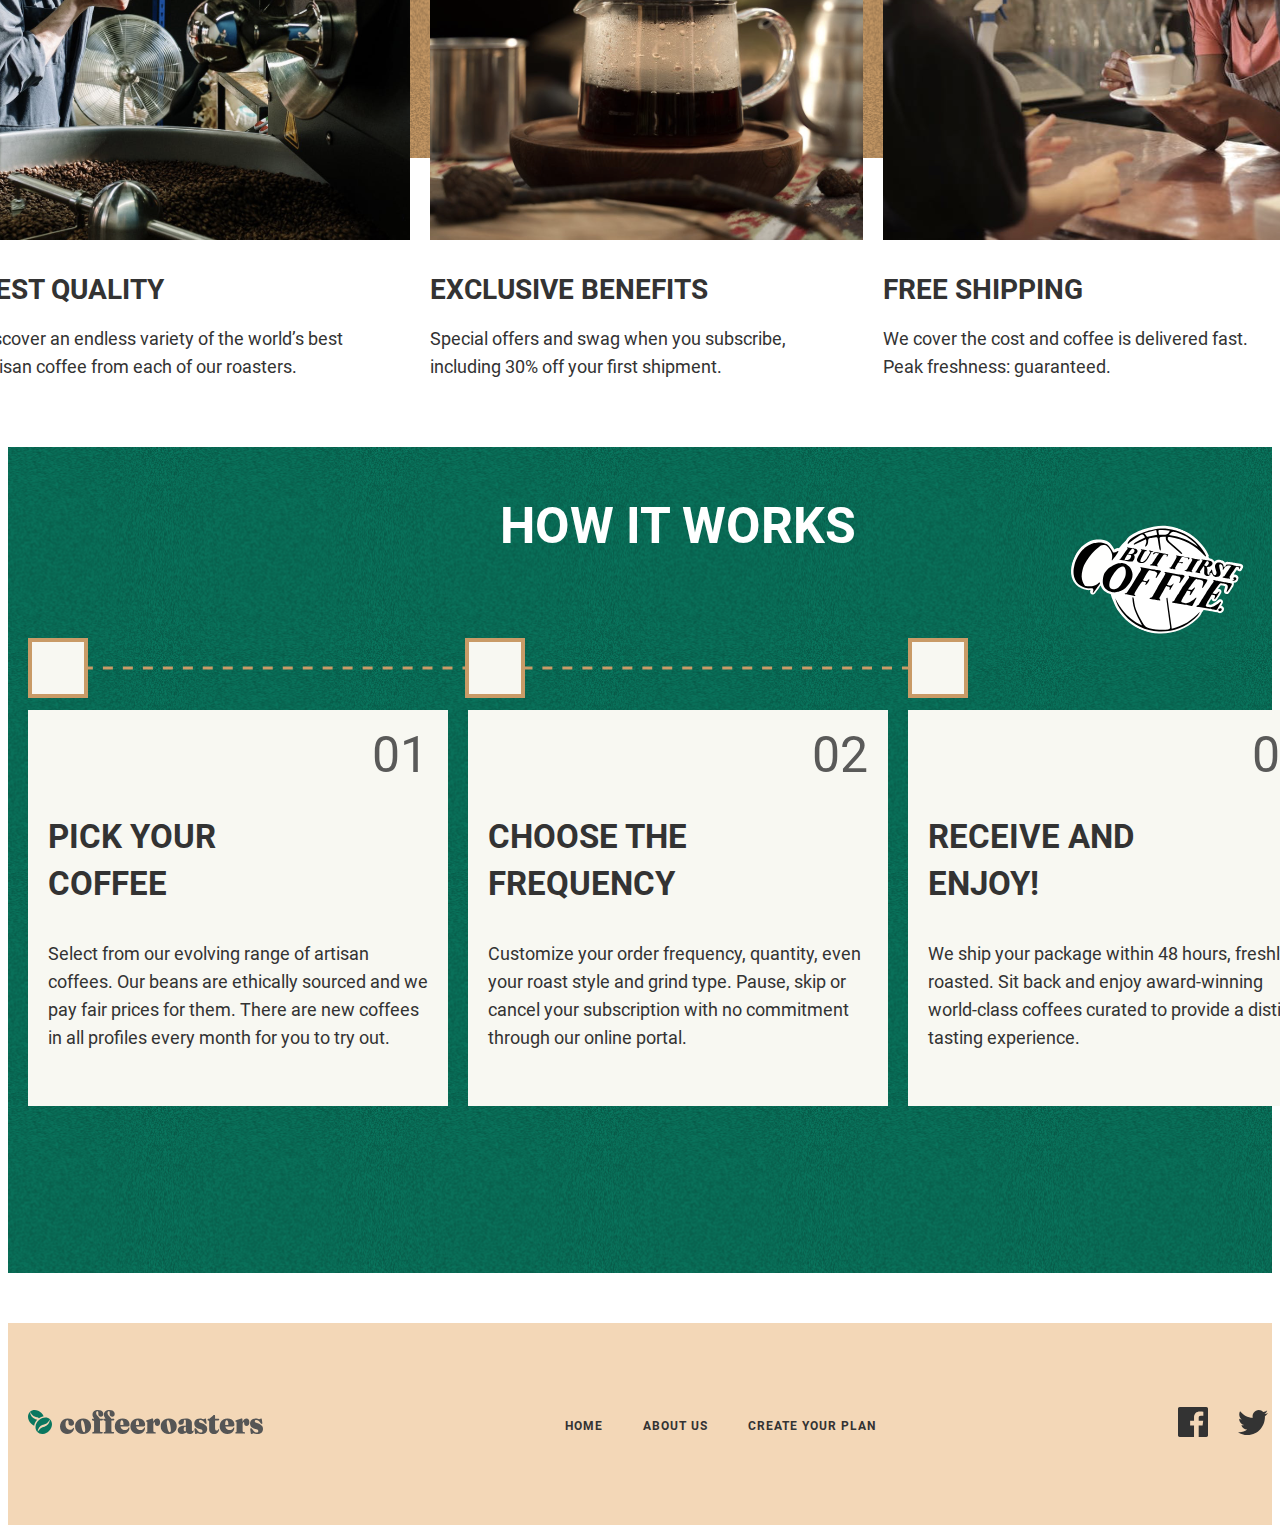
==== commit 612f24ee: "Js commit" ====
--- a/index.html
+++ b/index.html
@@ -23,7 +23,7 @@
                         <a class="header-a" href="">ABOUT US</a>
                     </li>
                     <li class="header-list-l">
-                        <a class="header-a" href="">Create your plan</a>
+                        <button class="open-bt" href="">Create your plan</button>
                     </li>
                 </ul>
             </div>
@@ -169,7 +169,7 @@
                                 <a class="header-a" href="">HOME</a>
                             </li>
                             <li class="header-list-l">
-                                <a class="header-a" href="">ABOUT US</a>
+                                <a class="header-a" href="./aboutus.html">ABOUT US</a>
                             </li>
                             <li class="header-list-l">
                                 <a class="header-a" href="">Create your plan</a>
@@ -194,6 +194,30 @@
                             
                         </footer>
                         <!-- end of footer -->
+
+                        <!-- start modal -->
+
+                        <div class="container">
+                            <div class="modal">
+                                <div class="modal-box">
+                                    <h2 class="modal-main-text">order Summary</h2>
+                                    <h3 class="modal-next-text">“I drink my coffee as <span class="green">Filter</span>, with a <span class="green">Decaf</span>  type of bean. <span class="green"> 250g</span> ground ala <span class="green"> Cafetiére</span>, sent to me <span class="green"> Every Week </span>.”</h3>
+                                    
+                                    <p class="modal-p-text">Is this correct? You can proceed to checkout or go back to plan selection if something is off. Subscription discount codes can also be redeemed at the checkout. </p>
+                                    <div class="modal-wrapper">
+                                        <strong class="modal-strong">$14.00/ mo</strong>
+                                        <button class="close-bt" type="button">Checkout</button>
+                                    </div>
+                                </div>
+                            </div>
+                        </div>
+
+
+
+
+
+
+                        <script src="./js/main.js"></script>
                         
                     </body>
                     </html>--- a/css/main.css
+++ b/css/main.css
@@ -68,6 +68,19 @@
 .header-list-l{
   list-style: none;
 }
+.open-bt{
+  border: none;
+  background: transparent;
+  text-decoration: none;
+  font-style: normal;
+  font-weight: 700;
+  font-size: 12px;
+  line-height: 14px;
+  letter-spacing: 1px;
+  text-transform: uppercase;
+  
+  color: #333333;
+}
 .header-list-l:not(:last-child){
   padding-right: 40px;
 }
@@ -460,7 +473,7 @@
   background-size: 100%;
   width: 190px;
   height: 150px;
-
+  
 }
 
 .line{
@@ -536,6 +549,262 @@
   color: #333333;
   
 }
+/* second-page */
+
+.hero-second-wrapper{
+  display: flex;
+  justify-content: space-between;
+  
+}
+.second-hero-section-text{
+  width: 372px;
+  margin-left: 84px;
+  
+}
+.second-section-main-text{
+  margin-top: 150px;
+  margin-bottom: 0;
+  font-weight: 700;
+  font-size: 64px;
+  line-height: 75px;
+  color: #000000;
+  
+}
+.second-section-next-text{
+  padding-bottom: 250px;
+  font-weight: 400;
+  font-size: 16px;
+  line-height: 24px;
+  color: #000000;
+  
+}
+.second-hero-s-image{
+  position: relative;
+  /* width: 710px;
+  height: 596px;
+  top: calc(50% - 16px);
+  left: calc(50% - 565px); */
+  
+  
+}
+.second-hero-s-image::before{
+  position: absolute;
+  z-index: 1;
+  content: "";
+  display: inline-block;
+  width: 160px;
+  height: 160px;
+  background-image: url("../images/bugu.svg");
+  background-repeat: no-repeat;
+  background-size: 160px;
+  transform: translate(-446%, -16%);
+  
+}
+.second-hero-image{
+  position: absolute;
+  width: 710px;
+  height: 596px;
+  top: calc(50% - 283px);
+  left: calc(50% - 640px);
+  
+}
+.commit{ 
+  margin-top: 20px;
+  padding-top: 160px;
+  background-image: url("../images/bi2.svg");
+  /* background-repeat: no-repeat; */
+  background-position:  center ;
+  
+}
+.commit-wrapper{
+  position: relative;
+  padding-bottom: 200px;
+  display: flex;
+  justify-content: space-around;
+  align-items: center;
+  
+}
+.commit-text{
+  padding-left: 60px;
+  width: 626px;
+  
+}
+.commit-main-text{
+  font-weight: 700;
+  font-size: 48px;
+  line-height: 56px;
+  text-transform: uppercase;
+  
+  color: #000000;
+  
+}
+.commit-next-text{
+  font-weight: 400;
+  font-size: 18px;
+  line-height: 30px;
+  color: #333333;
+  
+}
+.commit-wrapper::before{
+  position: absolute;
+  z-index: 1;
+  top: calc(50% - 410px);
+  left: calc(50% - 935px);
+  display: inline-block;
+  content: "";
+  background-image: url("../images/barg-d.svg");
+  background-repeat: no-repeat;
+  background-size: 100%;
+  width: 400px;
+  height: 400px;
+  
+}
+.quality{
+  margin-top: 160px;
+  background-image: url("../images/bi3.svg");
+  
+  background-position:  center ;
+  
+}
+.quality-wrapper{
+  display: flex;
+  justify-content: space-between;
+  
+}
+.quality-text{
+  width: 639px;
+  padding-top: 100px;
+  
+}
+.quality-main-text{
+  margin: 0;
+  width: 400px;
+  font-weight: 700;
+  font-size: 50px;
+  line-height: 59px;
+  text-transform: uppercase;
+  
+  color: #FFFFFF;
+}
+.quality-next-text{
+  font-weight: 400;
+  font-size: 18px;
+  line-height: 30px;
+  color: #FFFFFF;
+  
+  mix-blend-mode: normal;
+  opacity: 0.8;
+  
+}
+.quality-img{
+  position: relative;
+  top: -80px;
+  left: 60px;
+  
+}
+.quality-hero{
+  width: 550px;
+  height: 500px;
+}
+
+.headquarter{
+  margin-top: 20px;
+  background-image: url("../images/bi4.svg");
+  
+  background-position:  center ;
+  
+}
+.headquarter-text{
+  margin: 0;
+  padding-top: 50px;
+  font-weight: 700;
+  font-size: 50px;
+  line-height: 59px;
+  text-align: center;
+  text-transform: uppercase;
+  color: #FFFFFF;
+}
+.headquarter-wrap{
+  padding: 0;
+  display: flex;
+  
+}
+.headquarter-box{
+  margin-top: 80px;
+  margin-bottom: 100px;
+  list-style: none;
+  width: 433px;
+  /* height: 396px; */
+  background: #F8F8F2;
+  
+}
+.hq-box-wrap{
+  display: flex;
+  
+}
+.hq-text-box{
+  
+}
+.hq-box-main-text{
+  margin: 0;
+  padding-top: 140px;
+  padding-left: 20px;
+  width: 231px;
+  font-weight: 700;
+  font-size: 40px;
+  line-height: 47px;
+  text-transform: uppercase;
+  color: #333333;
+}
+.hq-box-main-text-2{
+  margin: 0;
+  padding-top: 190px;
+  padding-left: 20px;
+  width: 231px;
+  font-weight: 700;
+  font-size: 40px;
+  line-height: 47px;
+  text-transform: uppercase;
+  color: #333333;
+}
+.hq-box-main-text-3{
+  margin: 0;
+  padding-top: 190px;
+  padding-left: 20px;
+  width: 231px;
+  font-weight: 700;
+  font-size: 40px;
+  line-height: 47px;
+  text-transform: uppercase;
+  color: #333333;
+}
+.hq-box-text{
+  padding-left: 20px;
+  padding-bottom: 40px;
+}
+.hq-box-text-start{
+  margin-top: 10px;
+  list-style: none;
+  font-weight: 400;
+  font-size: 18px;
+  line-height: 28px;
+  color: #333333;
+  
+}
+.map-img{
+  margin-top: 45px;
+  margin-left: 20px;
+}
+.headquarter-box:nth-child(2){
+  margin-right: 20px;
+  margin-left: 20px;
+}
+
+
+
+
+
+
 .site-footer{
   margin-top: 50px;
   padding-top: 68px;
@@ -565,3 +834,135 @@
   padding-right: 30px;
   padding-left: 30px;
 }
+
+
+.modal{
+  position: fixed;
+  top: 0;
+  left: 0;
+  z-index: 10;
+  width: 100%;
+  height: 100%;
+  background-color: #00000080;
+  display: none;
+  
+}
+.modal-open{
+  display: block;
+}
+
+@keyframes modal-animation{
+  /* 0%{
+    top: 0;
+  }
+  50%{
+
+  }
+  100%{
+    top: -500;
+  } */
+  from{
+    width: 561px;
+    height: 485px;
+    margin-top: 150px;
+
+}
+to{
+    width: 561px;
+    height: 485px;
+    margin-top: -500px;
+}
+}
+.modal-box{
+  margin-right: auto;
+  margin-left: auto;
+  width: 561px;
+  height: 485px;
+  background-color: white;
+
+  animation-name: modal-animation;
+  animation-duration: 3s;
+  animation-iteration-count: none;
+  animation-direction: alternate-reverse;
+  animation-timing-function: ease-in;
+  animation-fill-mode: forwards;
+ 
+  
+}
+.modal-main-text{
+  /* width: 400px; */
+  padding: 19px 210px 19px 30px;
+  font-weight: 700;
+  font-size: 30px;
+  line-height: 44px;
+  text-transform: uppercase;
+  background: #C99B67;
+  color: #FFFFFF;
+}
+.modal-next-text{
+  margin-top: 50px;
+  margin-bottom: 0;
+  width: 501px;
+  margin-left: 19px;
+  font-weight: 500;
+  font-size: 24px;
+  line-height: 34px;
+  
+  color: #000000;
+  
+}
+.green{
+  font-weight: 500;
+  font-size: 24px;
+  line-height: 34px;
+  
+  color:  #0A775F;
+  
+}
+.modal-p-text{
+  width: 486px;
+  margin-left: 19px;
+  font-weight: 400;
+  font-size: 18px;
+  line-height: 26px;
+  color: #333333;
+  
+  mix-blend-mode: normal;
+  opacity: 0.8;
+  
+}
+.modal-wrapper{
+  margin-top: 60px;
+  display: flex;
+  align-items: center;
+  
+}
+.modal-strong{
+  margin-left: 19px;
+  font-weight: 700;
+  font-size: 24px;
+  line-height: 28px;
+  
+  color: #000000;
+  
+}
+.close-bt{
+  width: 144px;
+  height: 55px;
+  margin-left: 232px;
+  
+  background: #0A775F;
+  border-radius: 100px;
+  
+  font-weight: 500;
+  font-size: 20px;
+  line-height: 23px;
+  text-align: center;
+  letter-spacing: 1px;
+  text-transform: uppercase;
+  
+  color: #FFFFFF;
+  
+  mix-blend-mode: normal;
+  
+}
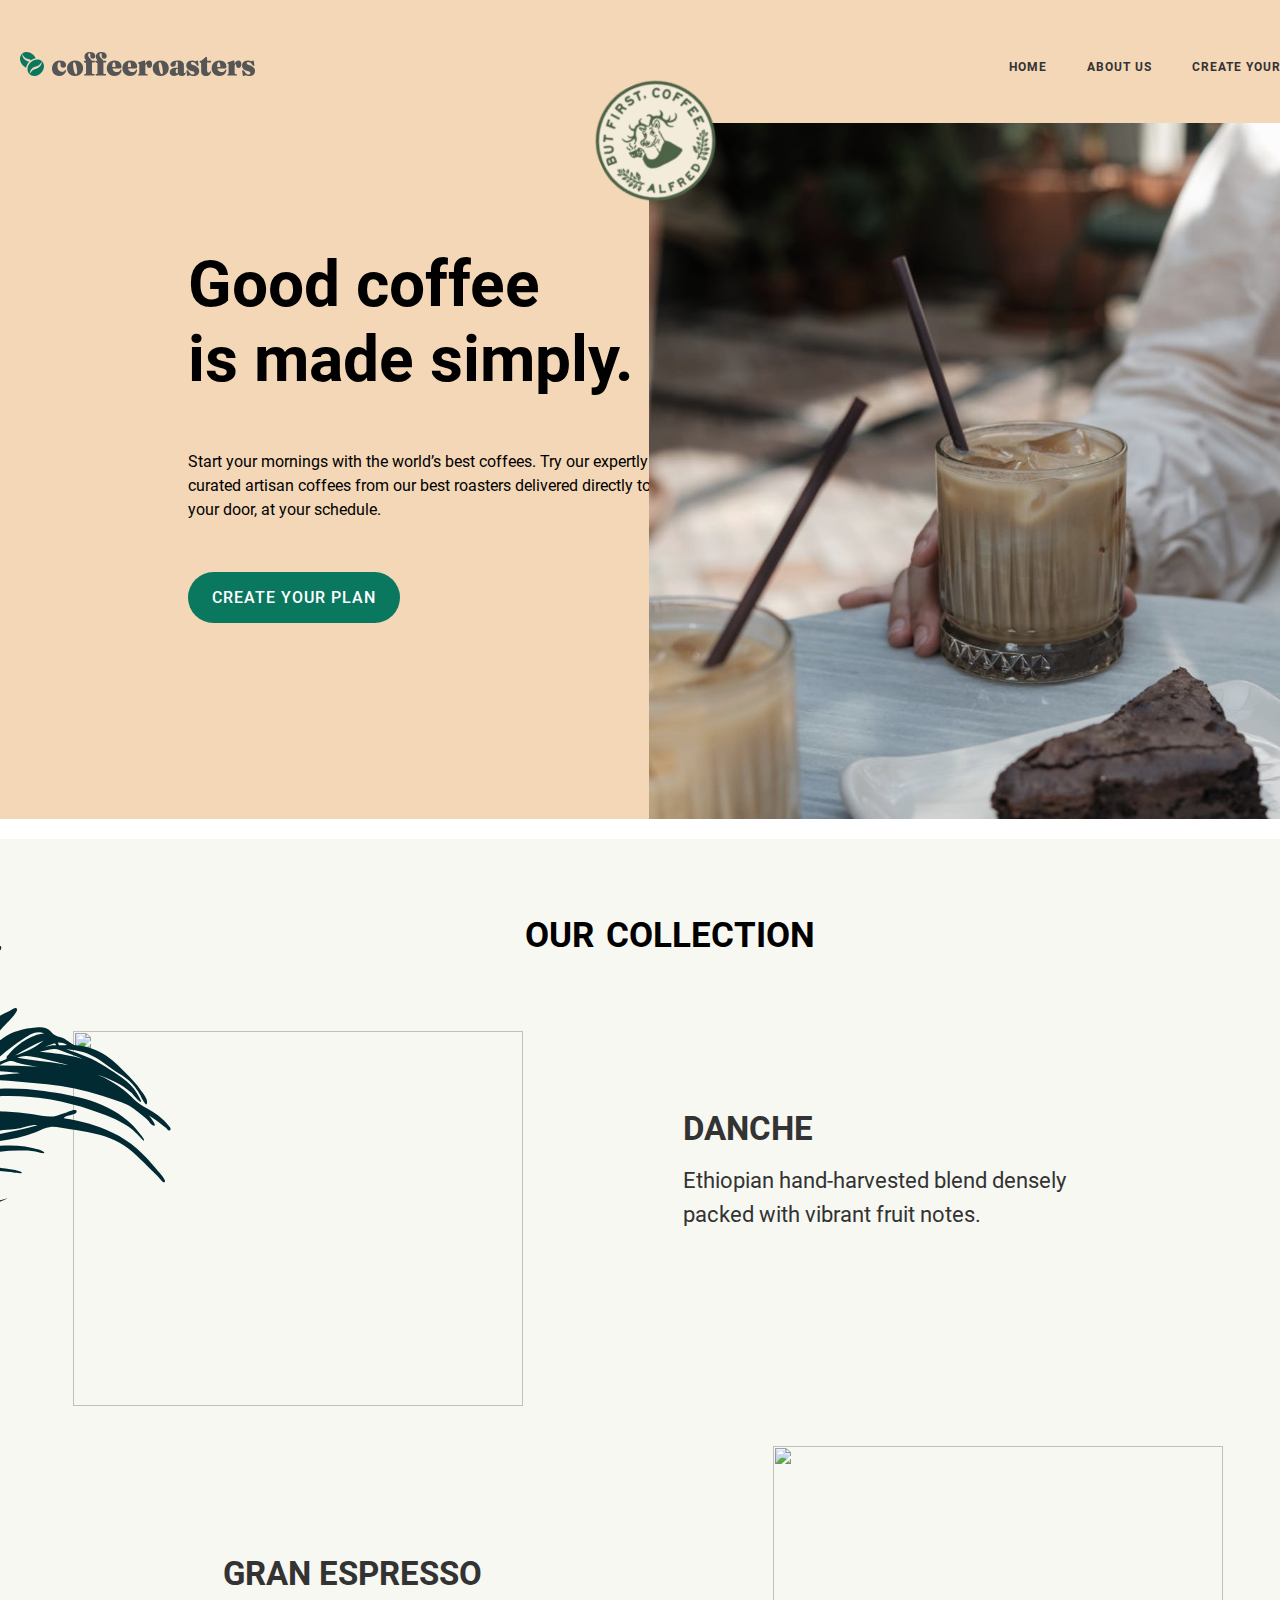
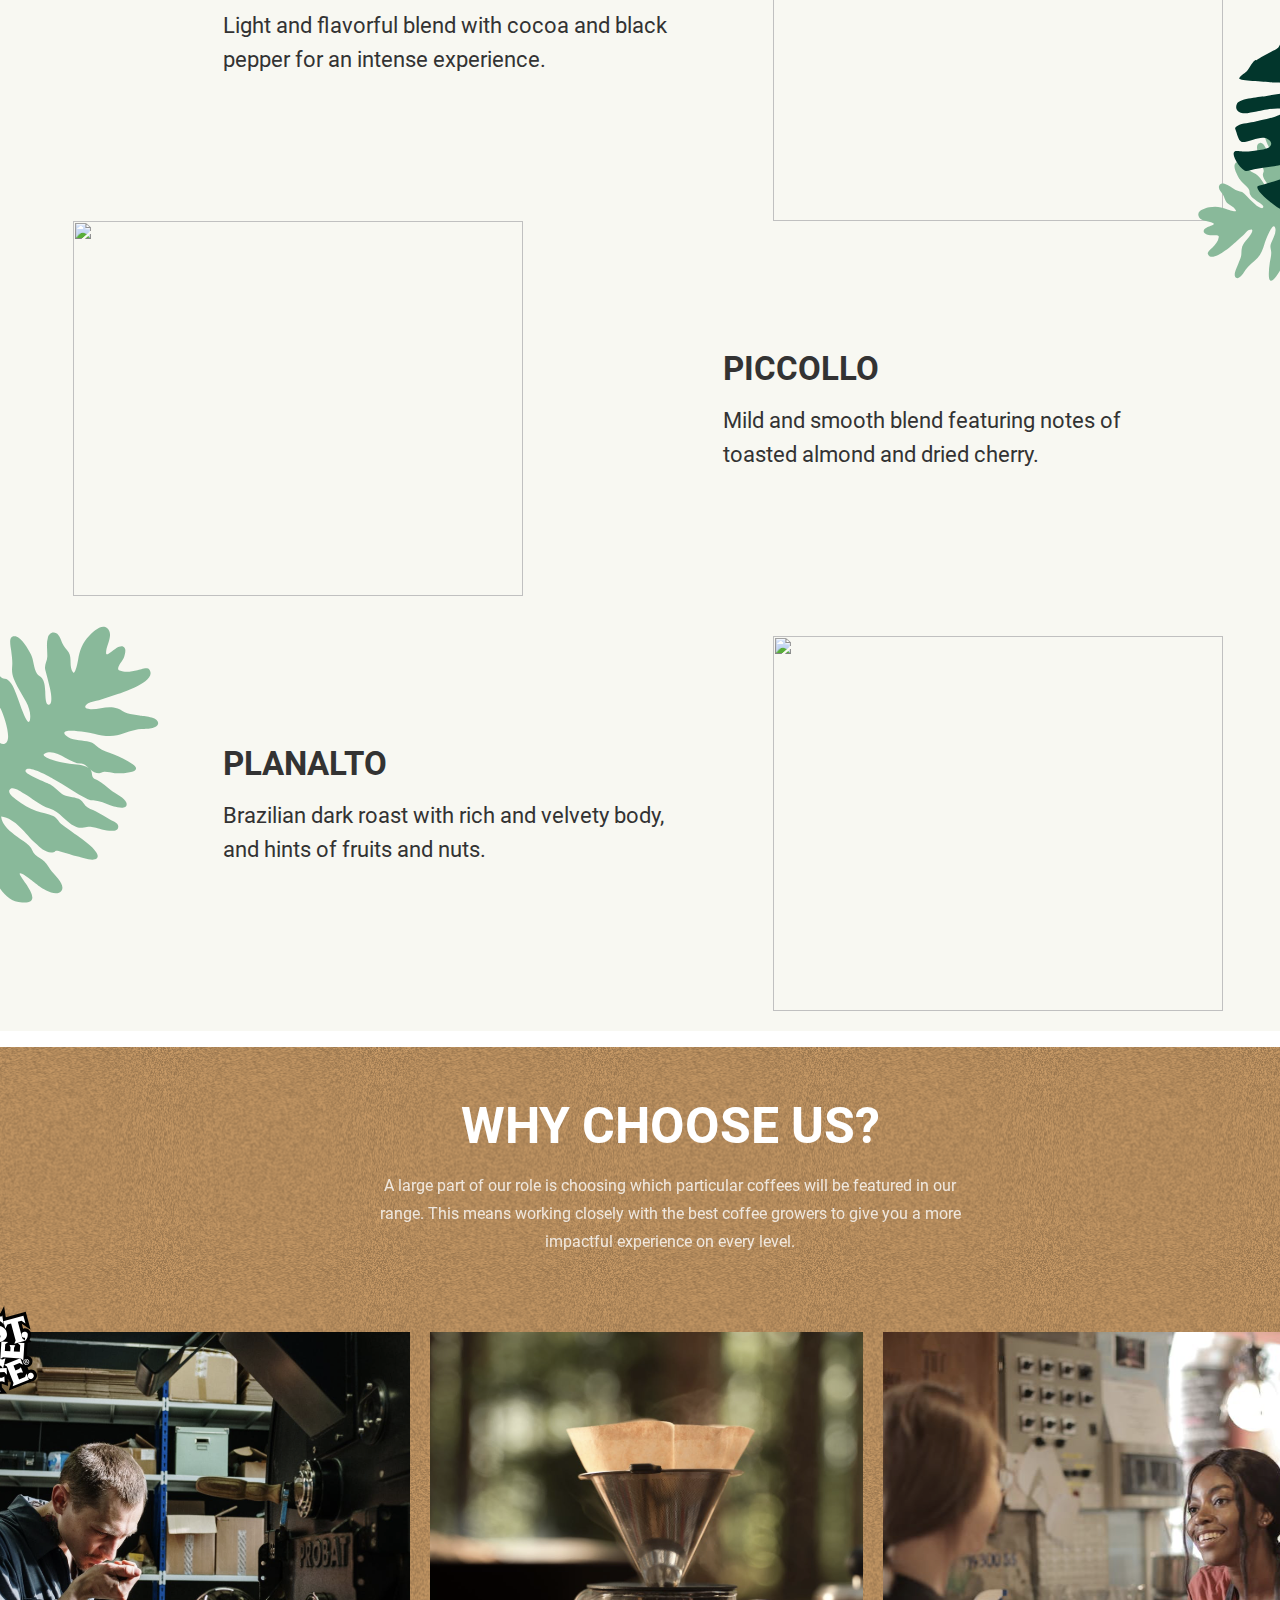
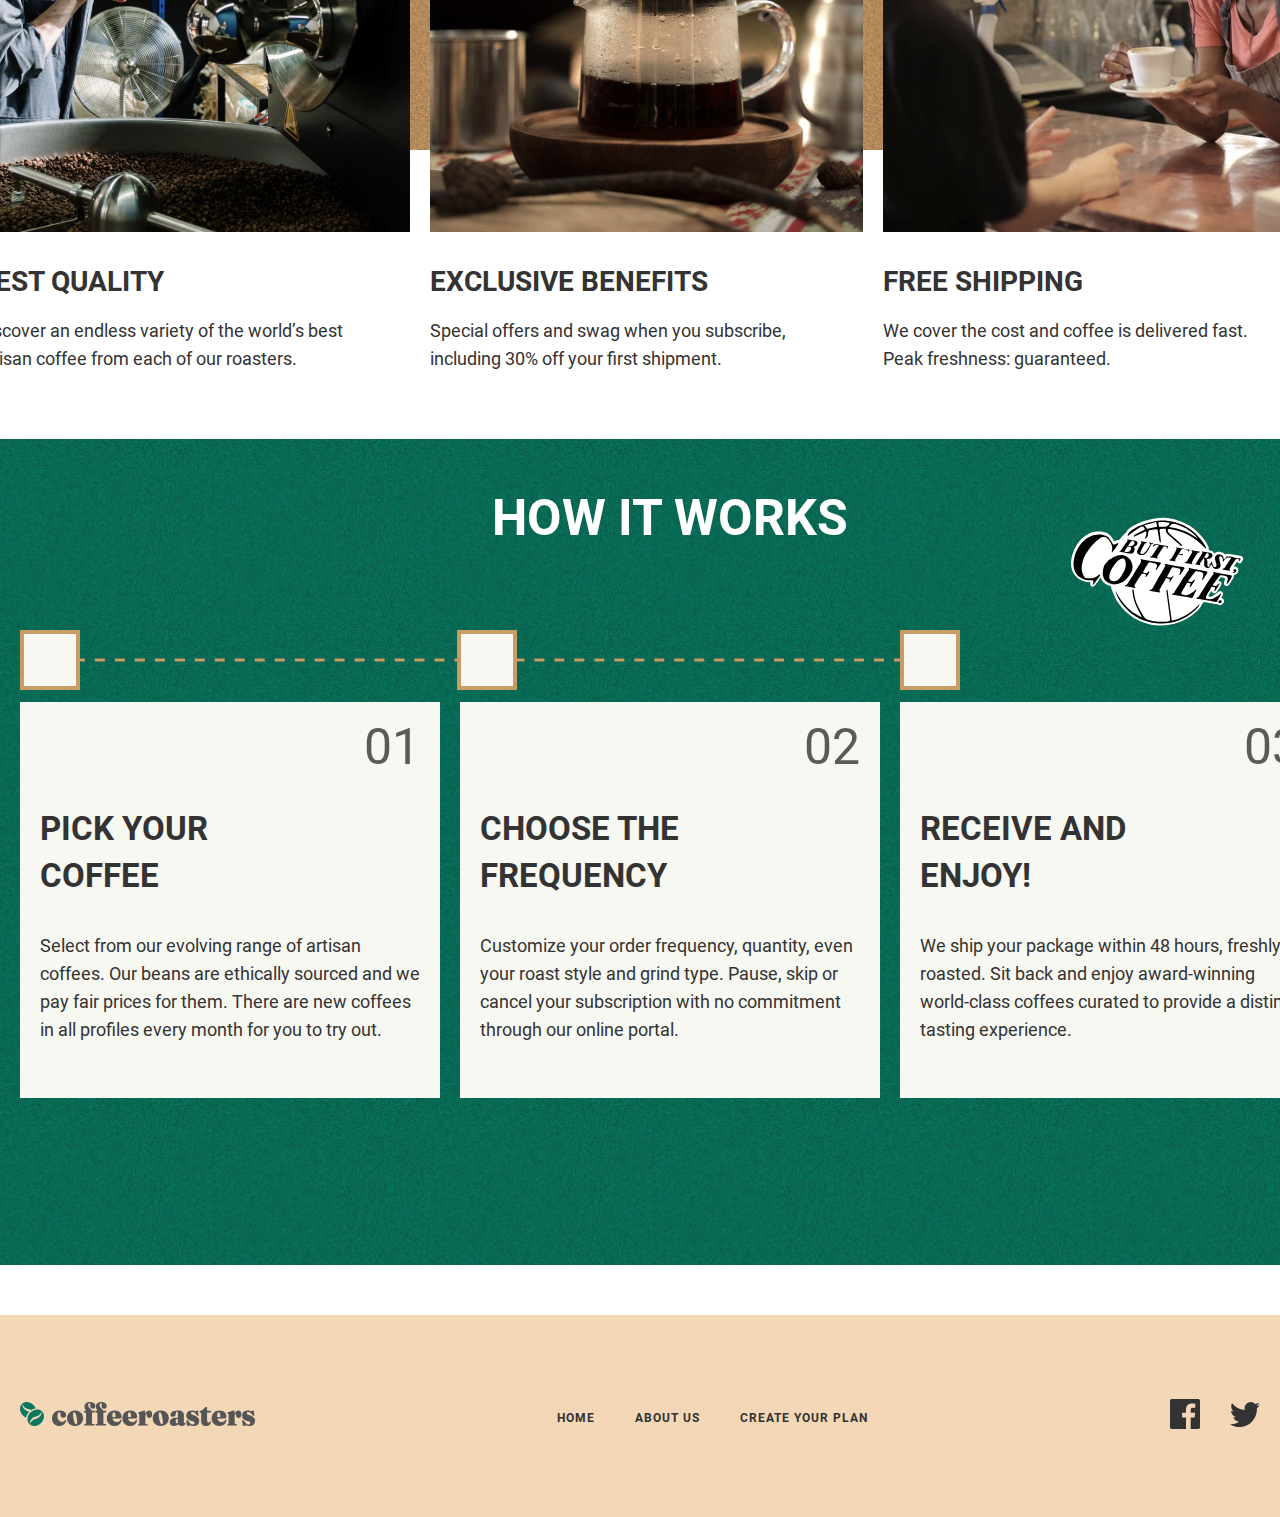
==== commit c8f2b292: "New page" ====
--- a/index.html
+++ b/index.html
@@ -23,7 +23,7 @@
                         <a class="header-a" href="">ABOUT US</a>
                     </li>
                     <li class="header-list-l">
-                        <button class="open-bt" href="">Create your plan</button>
+                        <a class="header-a" href="./createplan.html">Create your plan</a>
                     </li>
                 </ul>
             </div>
--- a/css/main.css
+++ b/css/main.css
@@ -37,6 +37,7 @@
   box-sizing: border-box;
 }
 body{
+  margin: 0;
   font-family: "Roboto" , "Arial" , sans-serif;
 }
 .container{
@@ -47,6 +48,20 @@
   padding-left: 20px;
   
 }
+.visually-hidden {
+  position: absolute;
+  width: 1px;
+  height: 1px;
+  margin: -1px;
+  border: 0;
+  padding: 0;
+  
+  white-space: nowrap;
+  clip-path: inset(100%);
+  clip: rect(0 0 0 0);
+  overflow: hidden;
+}
+
 .site-header{
   padding-top: 40px;
   background-image: url("../images/bi1.svg");
@@ -68,19 +83,7 @@
 .header-list-l{
   list-style: none;
 }
-.open-bt{
-  border: none;
-  background: transparent;
-  text-decoration: none;
-  font-style: normal;
-  font-weight: 700;
-  font-size: 12px;
-  line-height: 14px;
-  letter-spacing: 1px;
-  text-transform: uppercase;
-  
-  color: #333333;
-}
+
 .header-list-l:not(:last-child){
   padding-right: 40px;
 }
@@ -549,6 +552,10 @@
   color: #333333;
   
 }
+
+
+
+
 /* second-page */
 
 .hero-second-wrapper{
@@ -799,6 +806,262 @@
   margin-right: 20px;
   margin-left: 20px;
 }
+
+
+
+
+/* last page */
+
+.work-2{
+  margin-top: 20px;
+  background-image: url("../images/bi4.svg");
+  
+  background-position:  center ;
+  height: 620px;
+  
+}
+
+.form-section{
+  margin-top: 20px;
+  background-image: url("../images/bi2.svg");
+  /* background-repeat: no-repeat; */
+  background-position:  center ;
+  
+}
+.form-section-wrap{
+  display: flex;
+  
+}
+.reference{
+  padding-top: 20px;
+  padding-left: 0;
+}
+.reference-list{
+  padding-top: 35px;
+  list-style: none;
+  
+}
+.reference-a{
+  padding-bottom: 5px;
+  text-decoration: none;
+  font-weight: 700;
+  font-size: 28px;
+  line-height: 33px;
+  text-transform: uppercase;
+  
+  color: #555555;
+}
+.reference-a:hover{
+  color: #000000;
+  border-bottom: 4px dashed #C99B67;
+}
+
+.form-s{
+  
+}
+.form-s-u{
+  
+}
+.form-s-l{
+  list-style: none;
+  
+}
+.new-tag{
+  padding-top: 60px;
+  padding-left: 280px;
+  
+}
+.new-s-tag{
+  /* width: 660px; */
+  list-style: none;
+  font-weight: 700;
+  font-size: 32px;
+  line-height: 35px;
+  text-transform: uppercase;
+  
+  color: #000000;
+  
+  
+}
+.new-s-tag::after{
+  content: "";
+  display: inline-block;
+  background-image: url("../images/strelka.svg");
+  background-repeat: no-repeat;
+  background-position: calc(50%) calc(50% - 2px);
+  width: 17px;
+  height: 20px;
+  margin-left: 55px;
+  
+}
+.sum-wrap{
+  position: relative;
+  display: flex;
+  
+}
+.sum-wrap::after{
+  position: absolute;
+  z-index: 1;
+  top: calc(50% + 11px);
+  left: calc(50% + 385px);
+  display: inline-block;
+  content: "";
+  background-image: url(../images/group.svg);
+  background-repeat: no-repeat;
+  background-size: 100%;
+  width: 400px;
+  height: 450px;
+}
+.sum-wrap-1{
+  display: flex;
+  
+}
+.sum-wrap-2{
+  position: relative;
+  display: flex;
+  
+}
+.sum-wrap-2::before {
+  position: absolute;
+  z-index: 1;
+  top: calc(50% - 150px);
+  left: calc(50% - 1240px);
+  display: inline-block;
+  content: "";
+  background-image: url(../images/barg-d.svg);
+  background-repeat: no-repeat;
+  background-size: 100%;
+  width: 400px;
+  height: 400px;
+}
+.sum-wrap-3{
+  display: flex;
+  
+}
+.sum-wrap-4{
+  position: relative;
+  display: flex;
+  
+}
+.sum-wrap-4::before {
+  position: absolute;
+  z-index: 1;
+  top: calc(50% - 140px);
+  left: calc(50% - 1170px);
+  display: inline-block;
+  content: "";
+  background-image: url(../images/barg-c.svg);
+  background-repeat: no-repeat;
+  background-size: 100%;
+  width: 316px;
+  height: 290px;
+}
+
+.sum-l{
+  margin-top: 20px;
+  
+}
+.sum-l:nth-child(2){
+  margin-right: 18px;
+  margin-left: 18px;
+}
+
+
+.sum-i:checked ~ .radio-box{
+  color: white;
+  background: #0A775F;
+  
+}
+
+
+
+.radio-box{
+  width: 210px;
+  height: 225px;
+  color: #333333;
+  background-color:  rgba(10, 119, 95, 0.2);
+  
+  
+}
+.radio-h{
+  margin: 0;
+  padding-top: 30px;
+  padding-left: 16px;
+  font-weight: 700;
+  font-size: 22px;
+  line-height: 28px;
+  text-transform: uppercase;
+  
+  
+}
+.radio-p{
+  padding-right: 16px;
+  padding-left: 16px;
+  font-weight: 400;
+  font-size: 18px;
+  line-height: 24px;
+  
+}
+.order{
+  margin-top: 100px;
+  margin-left: 318px;
+  width: 666px;
+  height: 181px;
+  
+  background: #C99B67;
+  
+}
+.order-d{
+  width: 630px;
+  padding-top: 40px;
+  padding-left: 20px;
+}
+.order-s{
+  font-weight: 400;
+  font-size: 16px;
+  line-height: 19px;
+  text-transform: uppercase;
+  
+  color: #FFFFFF;
+  
+}
+.order-text{
+  font-weight: 700;
+  font-size: 24px;
+  line-height: 34px;
+  color: #FFFFFF;
+  
+}
+.green-1{
+  font-weight: 700;
+  font-size: 24px;
+  line-height: 34px;
+  color: #333333;
+  
+}
+.open-bt{
+  margin-top: 20px;
+  margin-bottom: 50px;
+  margin-left: 785px;
+  border: none;
+  padding: 16px 24px;
+  font-weight: 500;
+  font-size: 16px;
+  line-height: 19px;
+  
+  text-align: center;
+  letter-spacing: 1px;
+  text-transform: uppercase;
+  color: #FFFFFF;
+  
+  background: #0A775F;
+  border-radius: 100px;
+}
+
+
+
+
+
 
 
 
@@ -856,7 +1119,7 @@
     top: 0;
   }
   50%{
-
+    
   }
   100%{
     top: -500;
@@ -865,13 +1128,13 @@
     width: 561px;
     height: 485px;
     margin-top: 150px;
-
-}
-to{
+    
+  }
+  to{
     width: 561px;
     height: 485px;
     margin-top: -500px;
-}
+  }
 }
 .modal-box{
   margin-right: auto;
@@ -879,14 +1142,14 @@
   width: 561px;
   height: 485px;
   background-color: white;
-
+  
   animation-name: modal-animation;
   animation-duration: 3s;
   animation-iteration-count: none;
   animation-direction: alternate-reverse;
   animation-timing-function: ease-in;
   animation-fill-mode: forwards;
- 
+  
   
 }
 .modal-main-text{
@@ -947,6 +1210,7 @@
   
 }
 .close-bt{
+  border: none;
   width: 144px;
   height: 55px;
   margin-left: 232px;
@@ -954,8 +1218,8 @@
   background: #0A775F;
   border-radius: 100px;
   
-  font-weight: 500;
-  font-size: 20px;
+  font-weight: 700;
+  font-size: 18px;
   line-height: 23px;
   text-align: center;
   letter-spacing: 1px;
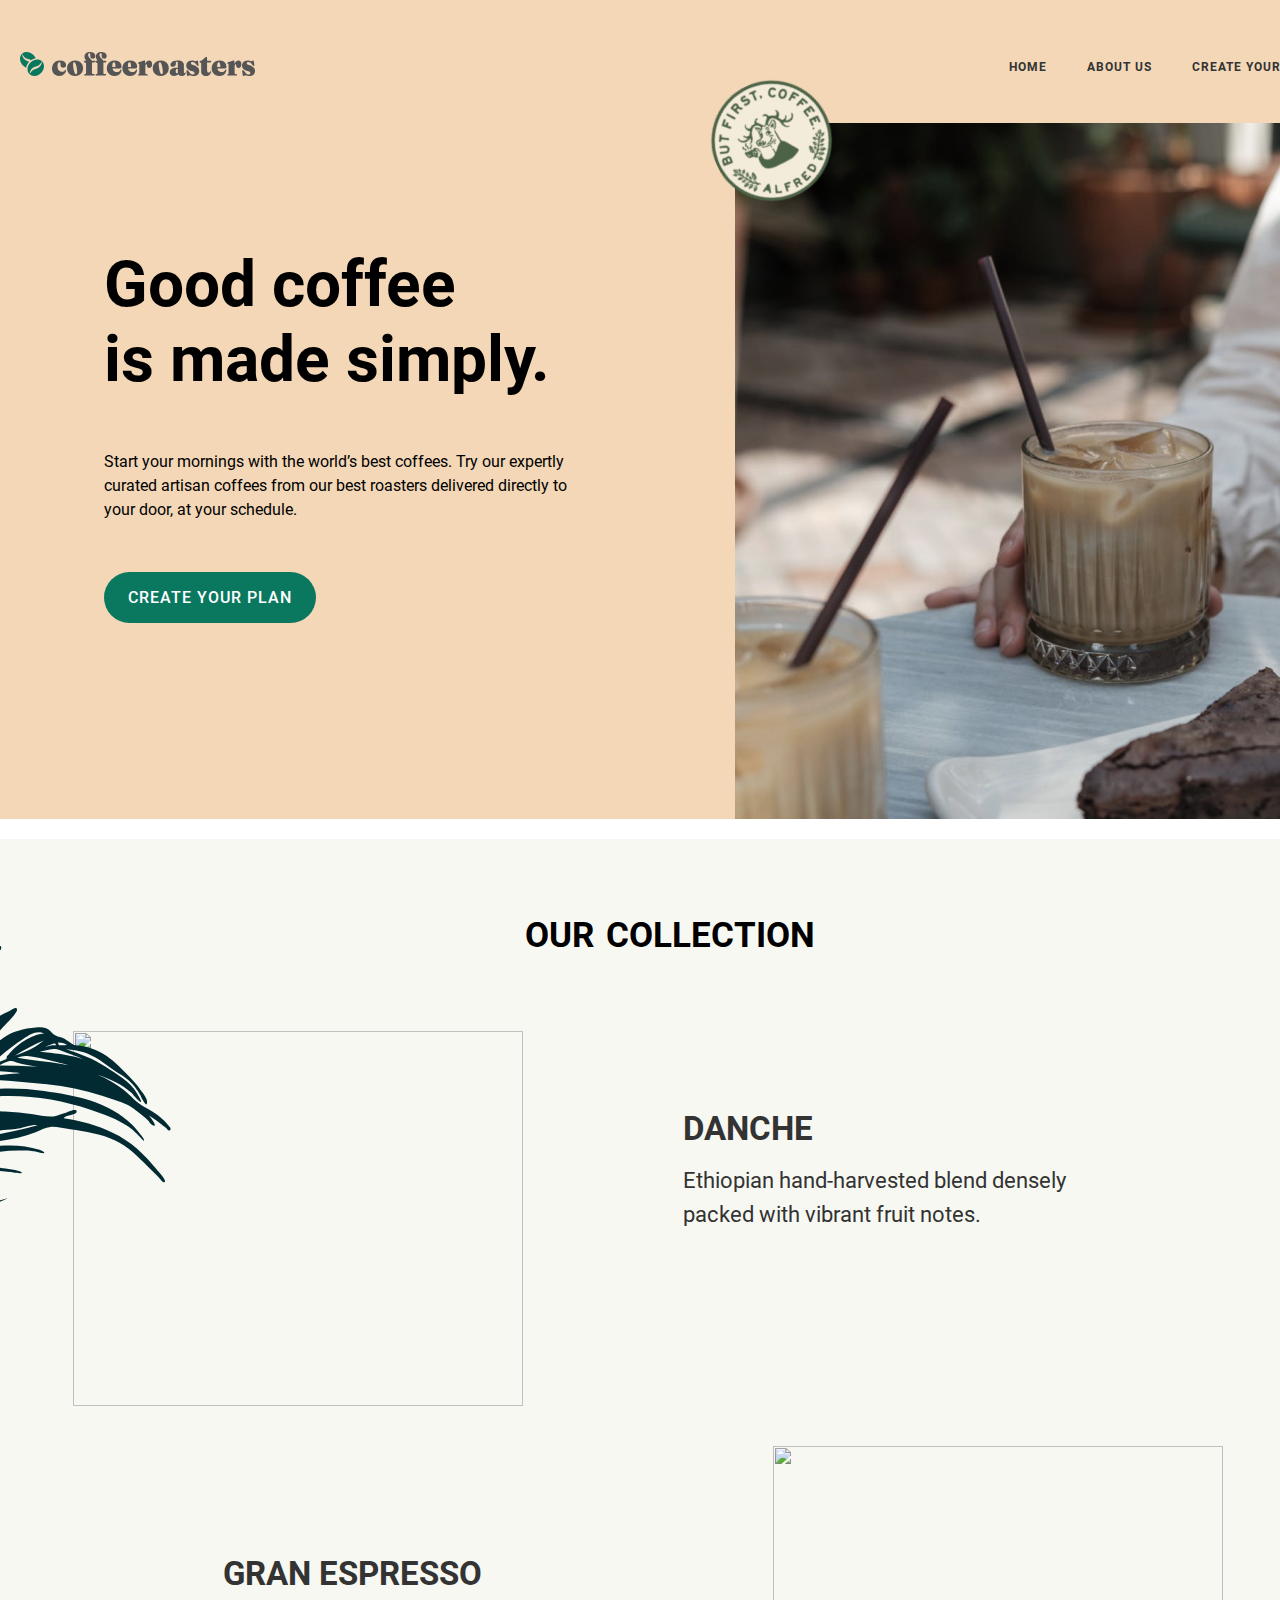
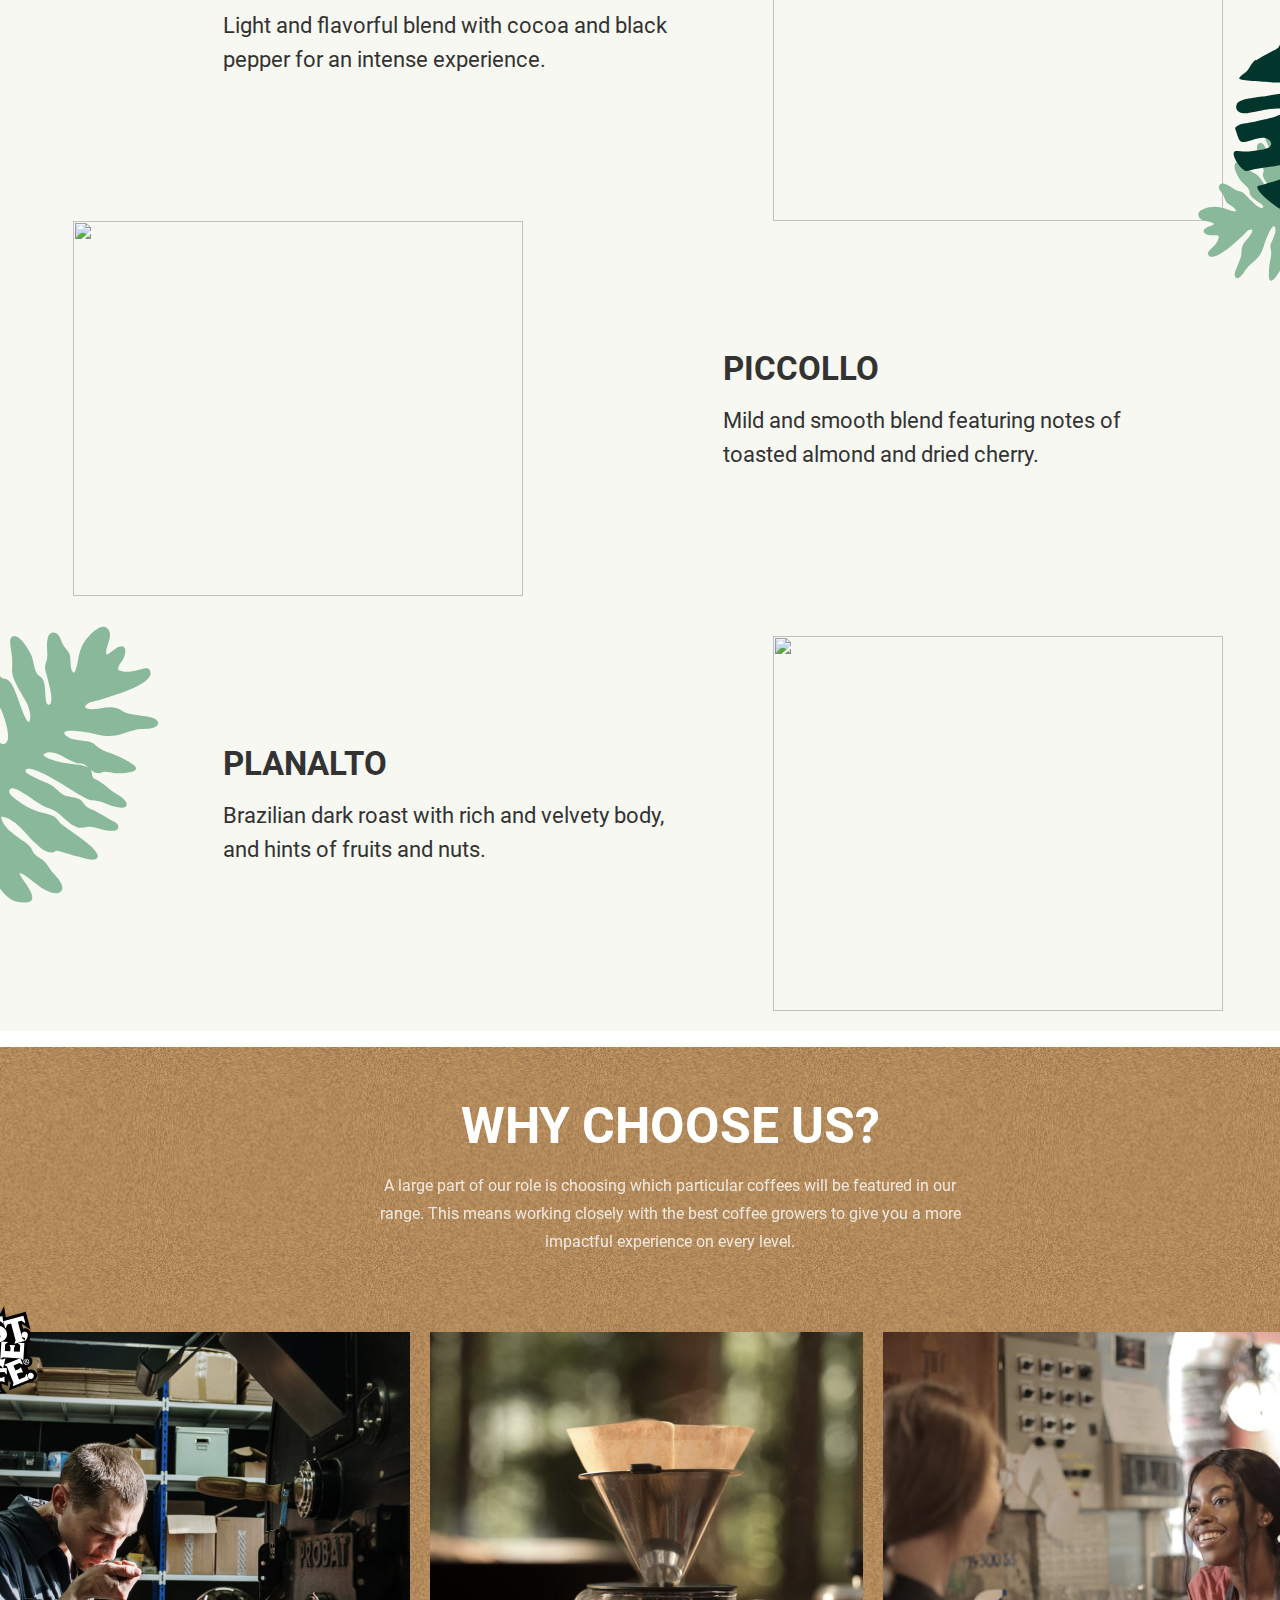
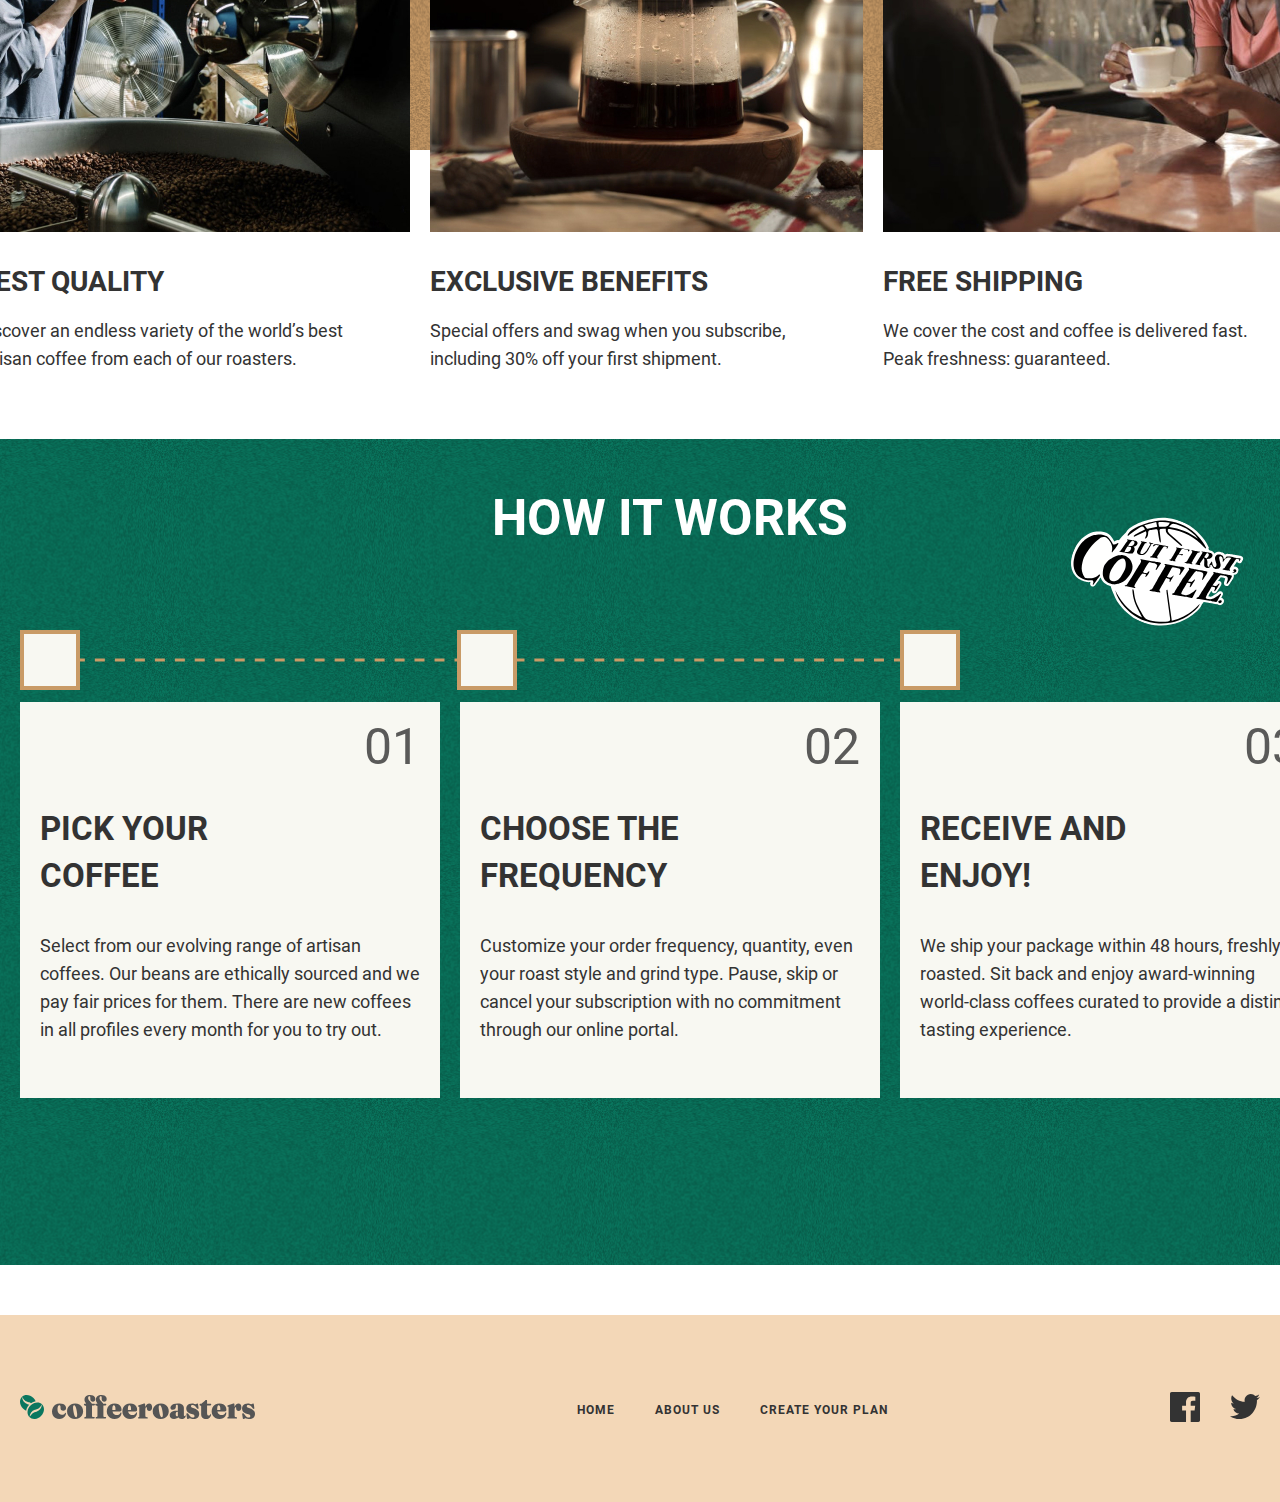
==== commit 02e5241a: "Change aboutus page" ====
--- a/index.html
+++ b/index.html
@@ -17,13 +17,13 @@
                 </a>
                 <ul class="header-list">
                     <li class="header-list-l">
-                        <a class="header-a" href="">HOME</a>
+                        <a class="header-a" href="index.html">HOME</a>
                     </li>
                     <li class="header-list-l">
-                        <a class="header-a" href="">ABOUT US</a>
+                        <a class="header-a" href="aboutus.html">ABOUT US</a>
                     </li>
                     <li class="header-list-l">
-                        <a class="header-a" href="./createplan.html">Create your plan</a>
+                        <a class="header-a" href="createplan.html">Create your plan</a>
                     </li>
                 </ul>
             </div>
@@ -39,15 +39,16 @@
                     <h2 class="section-main-text">Good coffee <br>
                         is made simply.</h2>
                         <p class="section-next-text">Start your mornings with the world’s best coffees. Try our expertly curated artisan coffees from our best roasters delivered directly to your door, at your schedule.</p>
-                        <a class="section-a" href="">Create your plan</a>
-                    </div>
-                    
-                </div>
-            </div>
-            <div class="hero-s-image">
-                <img class="dumalo" src="./images/bugu.svg" alt="" >
-                <img class="hero-image" src="./images/capucino.svg"
-                alt="">
+                        <a class="section-a" href="./createplan.html">Create your plan</a>
+                    </div>   
+                </div>
+                <div class="hero-s-image">
+                    <!-- <img class="dumalo" src="./images/bugu.svg" alt="" > -->
+                    <img class="hero-image" src="./images/capucino.jpg"
+                    width="710"
+                    height="696"
+                    alt="">
+                </div>
             </div>
         </section>
         <!-- end of hero section -->
@@ -109,17 +110,17 @@
                     you a more impactful experience on every level.</p>
                     <ul class="choose-wrapper">
                         <li class="choose-list">
-                            <img src="./images/coffebratan.svg" alt="">
+                            <img src="./images/coffebratan.jpg" alt="">
                             <h3 class="choose-list-text">Best quality</h3>
                             <p class="choose-list-next-text">Discover an endless variety of the world’s best artisan coffee from each of our roasters.</p>
                         </li>
                         <li class="choose-list">
-                            <img src="./images/mikser.svg" alt="">
+                            <img src="./images/mikser.jpg" alt="">
                             <h3 class="choose-list-text">Exclusive benefits</h3>
                             <p class="choose-list-next-text">Special offers and swag when you subscribe, including 30% off your first shipment.</p>
                         </li>
                         <li class="choose-list">
-                            <img src="./images/negropa.svg" alt="">
+                            <img src="./images/negropa.jpg" alt="">
                             <h3 class="choose-list-text">Free shipping</h3>
                             <p class="choose-list-next-text">We cover the cost and coffee is delivered fast. Peak freshness: guaranteed.</p>
                         </li>
@@ -166,13 +167,13 @@
                         </a>
                         <ul class="header-list">
                             <li class="header-list-l">
-                                <a class="header-a" href="">HOME</a>
+                                <a class="header-a" href="index.html">HOME</a>
                             </li>
                             <li class="header-list-l">
-                                <a class="header-a" href="./aboutus.html">ABOUT US</a>
+                                <a class="header-a" href="aboutus.html">ABOUT US</a>
                             </li>
                             <li class="header-list-l">
-                                <a class="header-a" href="">Create your plan</a>
+                                <a class="header-a" href="createplan.html">Create your plan</a>
                             </li>
                         </ul>
                         <ul class="connection">
@@ -195,28 +196,6 @@
                         </footer>
                         <!-- end of footer -->
 
-                        <!-- start modal -->
-
-                        <div class="container">
-                            <div class="modal">
-                                <div class="modal-box">
-                                    <h2 class="modal-main-text">order Summary</h2>
-                                    <h3 class="modal-next-text">“I drink my coffee as <span class="green">Filter</span>, with a <span class="green">Decaf</span>  type of bean. <span class="green"> 250g</span> ground ala <span class="green"> Cafetiére</span>, sent to me <span class="green"> Every Week </span>.”</h3>
-                                    
-                                    <p class="modal-p-text">Is this correct? You can proceed to checkout or go back to plan selection if something is off. Subscription discount codes can also be redeemed at the checkout. </p>
-                                    <div class="modal-wrapper">
-                                        <strong class="modal-strong">$14.00/ mo</strong>
-                                        <button class="close-bt" type="button">Checkout</button>
-                                    </div>
-                                </div>
-                            </div>
-                        </div>
-
-
-
-
-
-
                         <script src="./js/main.js"></script>
                         
                     </body>
--- a/css/main.css
+++ b/css/main.css
@@ -39,6 +39,7 @@
 body{
   margin: 0;
   font-family: "Roboto" , "Arial" , sans-serif;
+  overflow-x: hidden;
 }
 .container{
   width: 1340px;
@@ -102,17 +103,15 @@
 }
 .hero-section{
   display: flex;
-  flex-direction: row-reverse;
   background-image: url("../images/bi1.svg");
   /* background-repeat: no-repeat; */
   background-position:  center ;
+
 }
 
 .hero-section-text{
-  margin-left: -270px;
-  
-  
-  
+  margin-left: 84px;
+
 }
 .section-main-text{
   margin-top: 156px;
@@ -160,47 +159,26 @@
 }
 .hero-s-image{
   position: relative;
-  width: 710px;
-  height: 696px;
-  top: calc(50% - 16px);
-  left: calc(50% - 1374px);
-  
-  
-}
-/* .hero-s-image::before{
+}
+.hero-s-image::before{
   position: absolute;
   z-index: 1;
-  background-position-x:calc( 50% - -31px);
-  background-position-y: calc( 50% - 100px) ;
-  top: 60px;
-  left: 960px;
-  display: inline-block;
-  content: "";
+  content: "";
+  display: inline-block;
+  width: 160px;
+  height: 160px;
   background-image: url("../images/bugu.svg");
   background-repeat: no-repeat;
   background-size: 160px;
-  width: 250px;
-  height: 200px;
-  
-  
-} */
-.dumalo{
-  position: absolute;
-  z-index: 1;
-  top: -30px;
-  left: 1310px;
-  display: inline-block;
-  width: 160px;
-  height: 160px;
+  transform: translate(420%, -474%);
   
 }
 .hero-image{
   position: absolute;
   width: 710px;
   height: 696px;
-  top: 32px;
-  left: 1383px;
-  
+  top: calc(50% - 696px);
+  left: calc(50% + 95px);
   
 }
 
@@ -737,6 +715,7 @@
   
 }
 .headquarter-box{
+  position: relative;
   margin-top: 80px;
   margin-bottom: 100px;
   list-style: none;
@@ -744,6 +723,34 @@
   /* height: 396px; */
   background: #F8F8F2;
   
+}
+
+.headquarter-box::after{
+  position: absolute;
+  top: 40px;
+  left: 250px;
+  content: "";
+  background-image: url("../images/unitedkingdom.svg");
+  width: 120px;
+  height: 140px;
+}
+.headquarter-box:nth-child(2):after{
+  position: absolute;
+  top: 40px;
+  left: 250px;
+  content: "";
+  background-image: url("../images/canada.svg");
+  width: 120px;
+  height: 120px;
+}
+.headquarter-box:nth-child(3):after{
+  position: absolute;
+  top: 40px;
+  left: 250px;
+  content: "";
+  background-image: url("../images/australia.svg");
+  width: 120px;
+  height: 108px;
 }
 .hq-box-wrap{
   display: flex;
@@ -763,6 +770,10 @@
   text-transform: uppercase;
   color: #333333;
 }
+.hq-a-box{
+  color: #333333;
+  text-decoration: none;
+}
 .hq-box-main-text-2{
   margin: 0;
   padding-top: 190px;
@@ -797,6 +808,16 @@
   line-height: 28px;
   color: #333333;
   
+}
+.tel-hq{
+  text-decoration: none;
+  list-style: none;
+  font-weight: 400;
+  font-size: 18px;
+  line-height: 28px;
+  color: #333333;
+  
+
 }
 .map-img{
   margin-top: 45px;
@@ -1085,6 +1106,8 @@
 }
 
 .connection{
+  margin: 0;
+  padding: 0;
   display: flex;
   align-items: center;
   
@@ -1144,7 +1167,7 @@
   background-color: white;
   
   animation-name: modal-animation;
-  animation-duration: 3s;
+  animation-duration: 2s;
   animation-iteration-count: none;
   animation-direction: alternate-reverse;
   animation-timing-function: ease-in;
